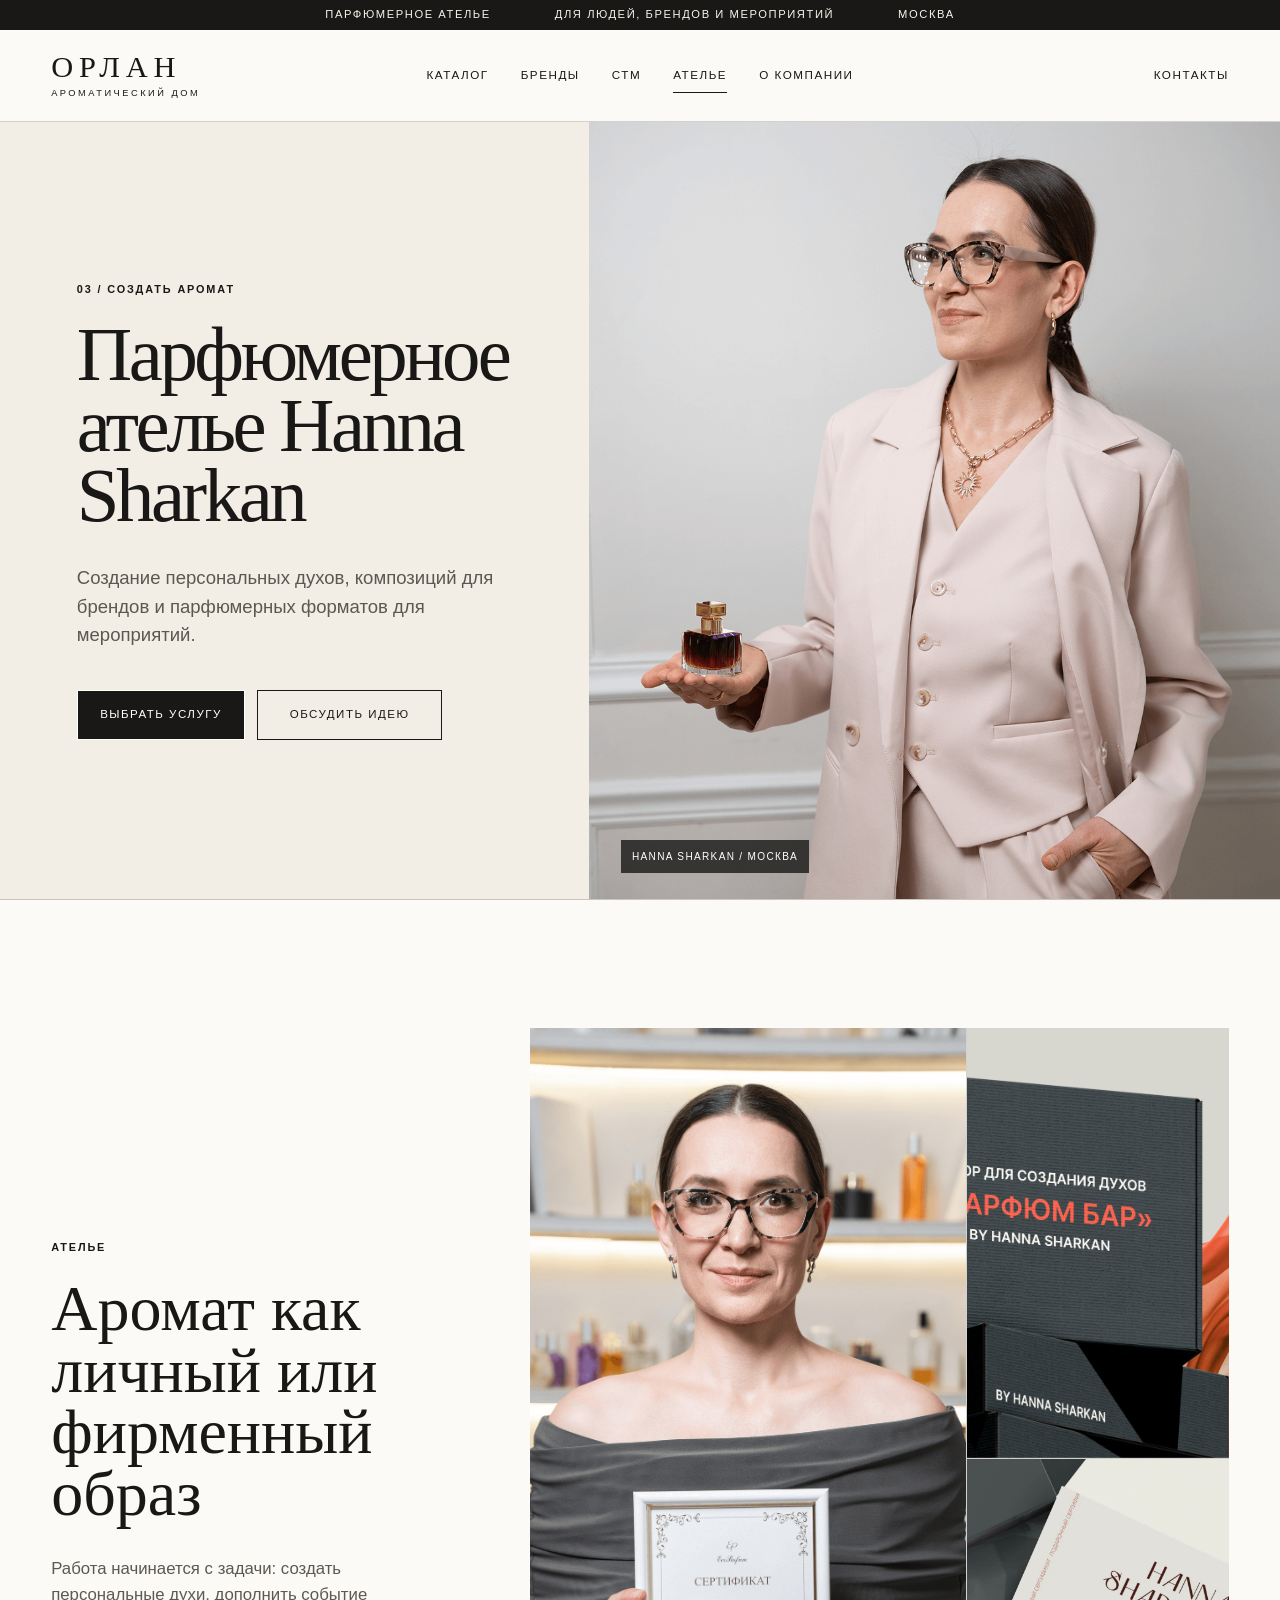
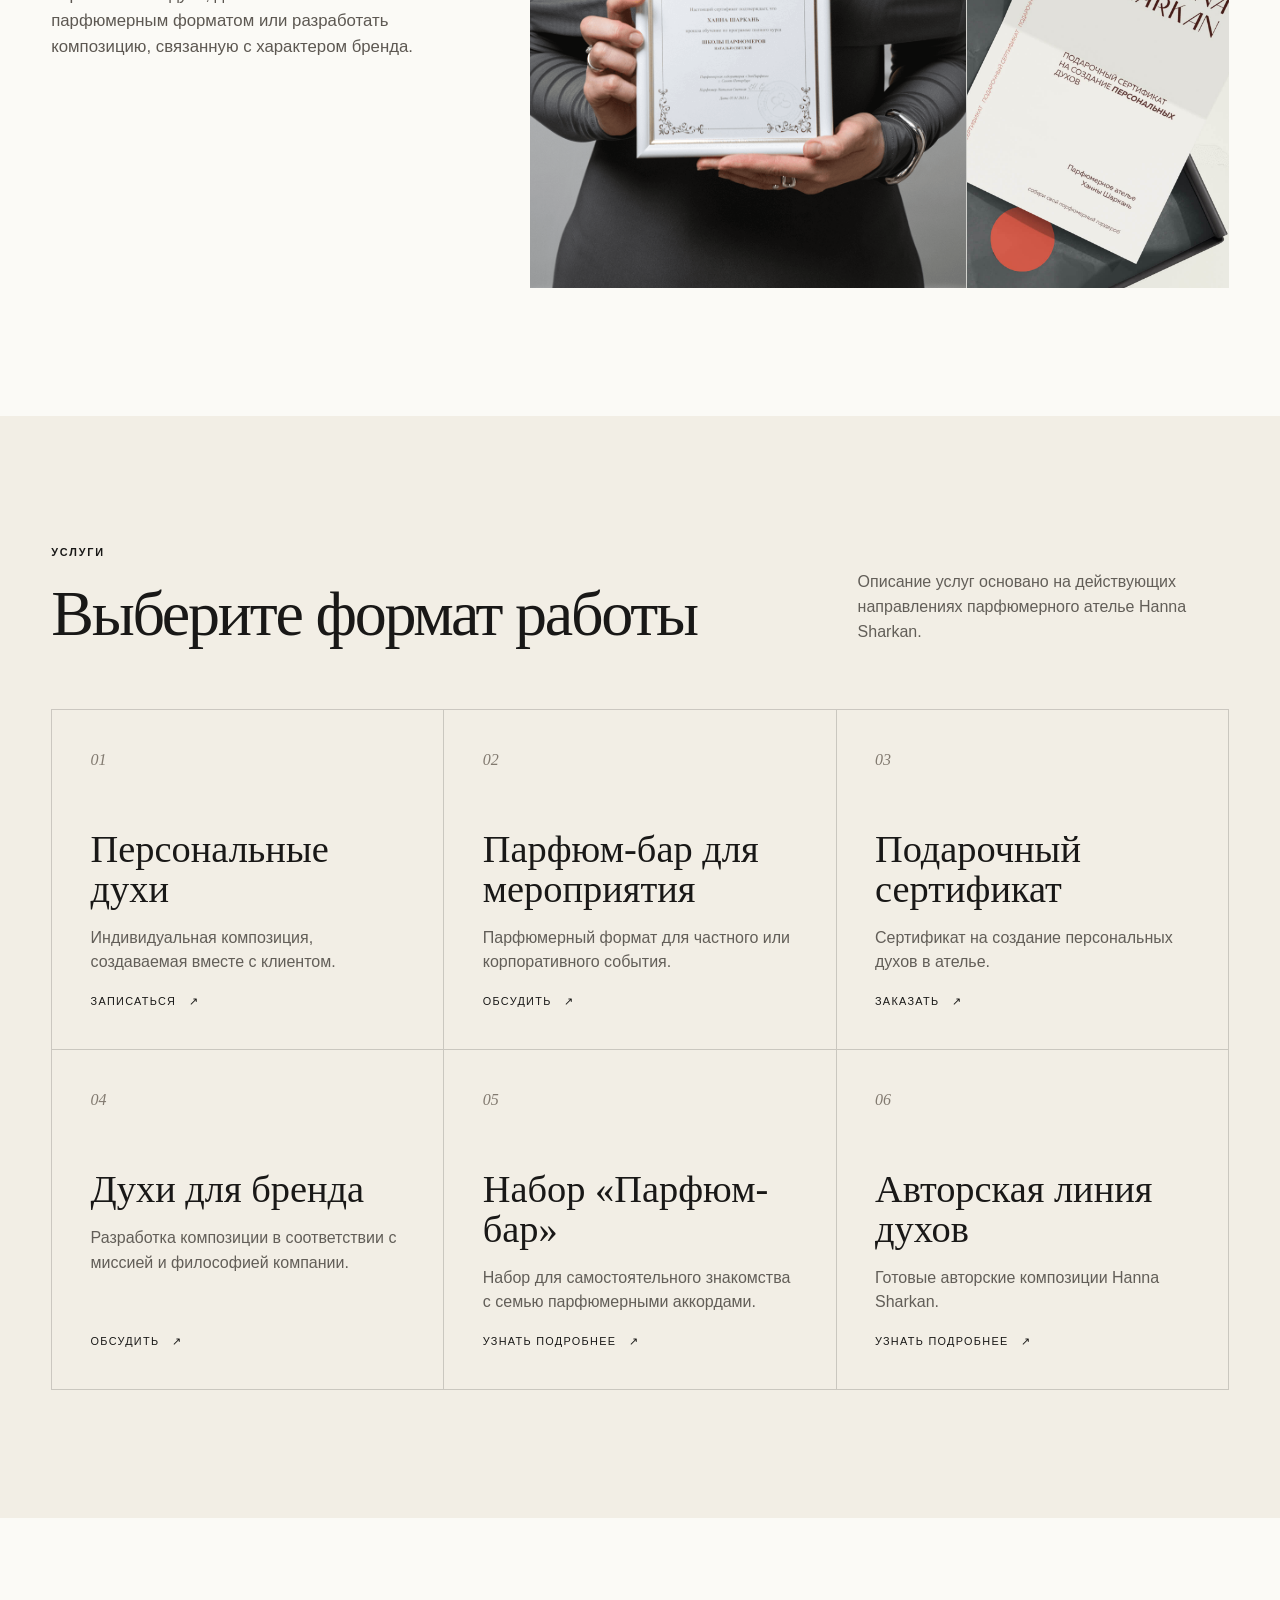
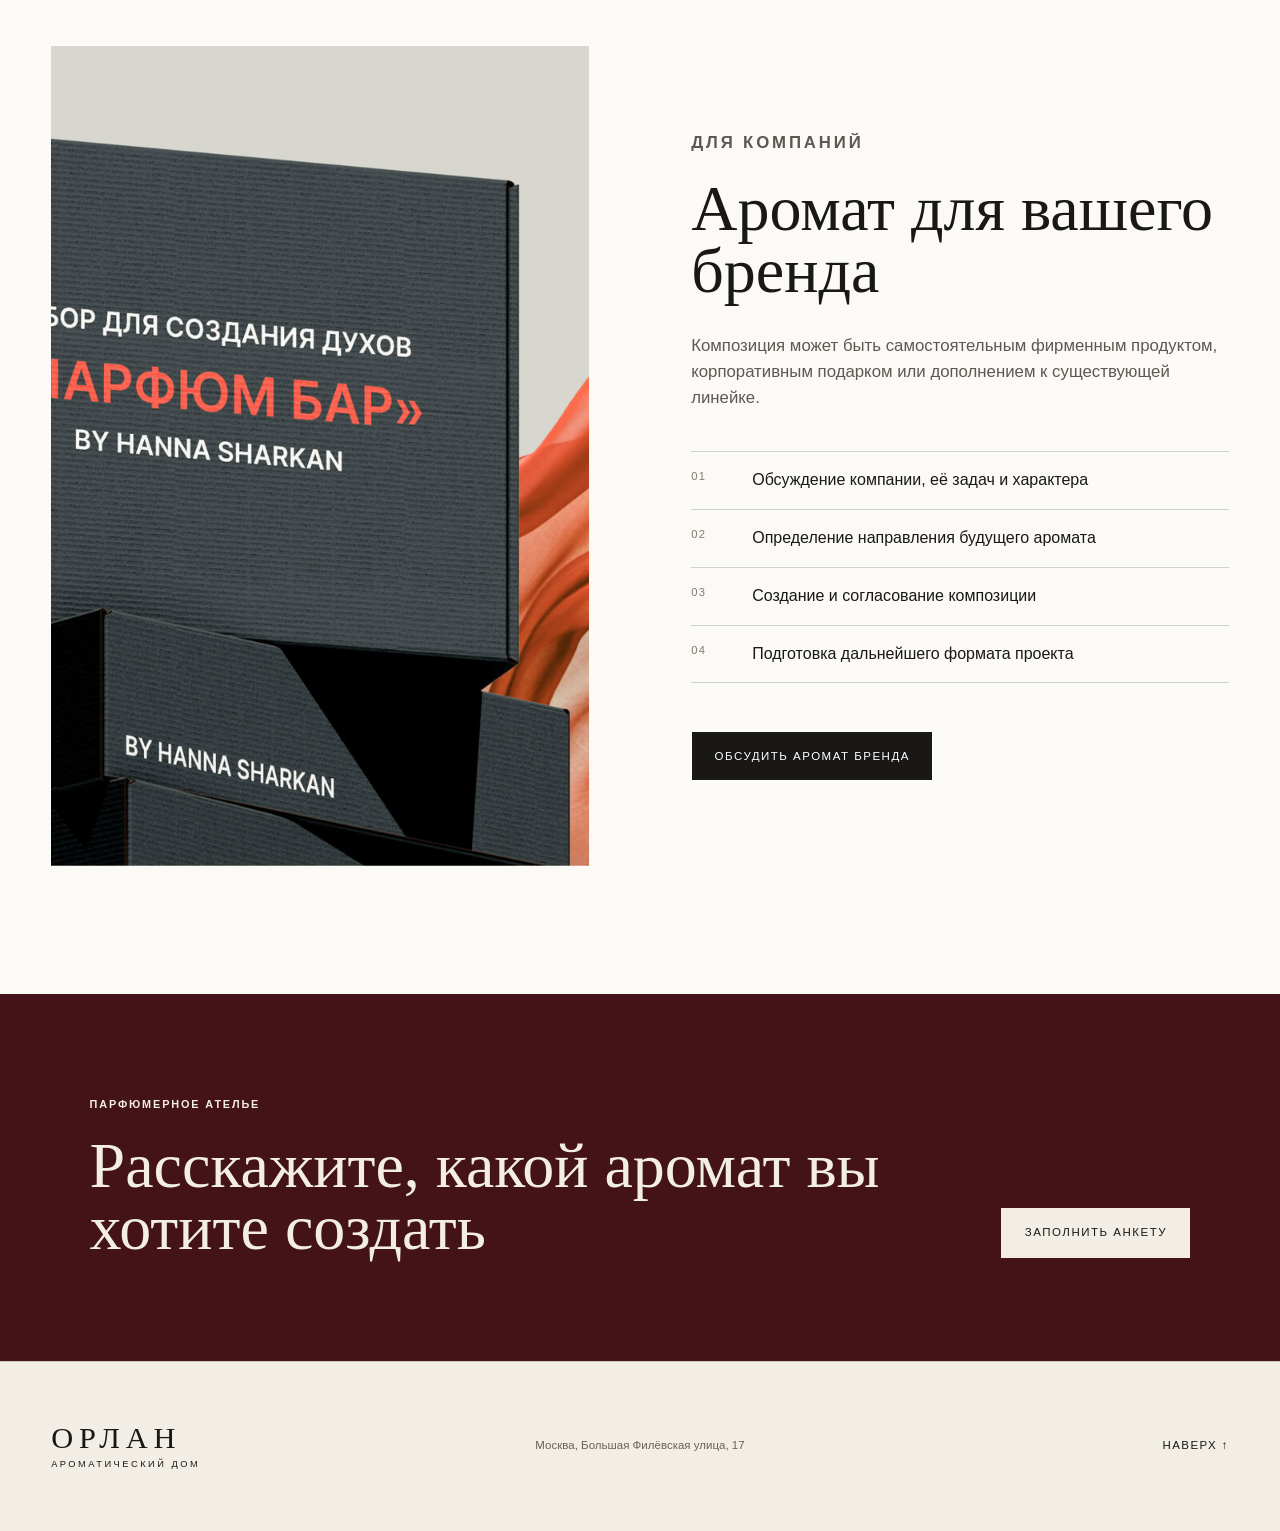
==== fragrance.html @ 024ee23d "Add three service and catalog pages" ====
<!doctype html>
<html lang="ru">
<head>
  <meta charset="utf-8">
  <meta name="viewport" content="width=device-width, initial-scale=1">
  <title>Создание персональных духов и аромата для бренда | Hanna Sharkan</title>
  <meta name="description" content="Парфюмерное ателье Hanna Sharkan: персональные духи, аромат для бренда, парфюм-бар, подарочный сертификат и набор для создания духов.">
  <meta name="theme-color" content="#191817">
  <link rel="canonical" href="https://pizko.github.io/aroma/fragrance.html">
  <link rel="icon" type="image/svg+xml" href="data:image/svg+xml,%3Csvg xmlns='http://www.w3.org/2000/svg' viewBox='0 0 64 64'%3E%3Crect width='64' height='64' fill='%23431319'/%3E%3Cpath d='M16 13h32v38H16z' fill='none' stroke='%23f2eee5' stroke-width='2'/%3E%3Ccircle cx='32' cy='32' r='9' fill='none' stroke='%23bda478' stroke-width='2'/%3E%3C/svg%3E">
  <script>document.documentElement.classList.add('has-js');</script>
  <link rel="stylesheet" href="styles.css">
  <script type="application/ld+json">
  {
    "@context":"https://schema.org",
    "@type":"Service",
    "name":"Создание индивидуальных ароматов",
    "url":"https://pizko.github.io/aroma/fragrance.html",
    "serviceType":"Персональные духи и ароматы для брендов",
    "provider":{"@type":"Organization","name":"Парфюмерное ателье Hanna Sharkan","telephone":"+7-965-187-91-94","email":"duhi@byhanna.ru","address":{"@type":"PostalAddress","streetAddress":"Большая Филёвская улица, 17","addressLocality":"Москва","addressCountry":"RU"}},
    "areaServed":"Москва"
  }
  </script>
</head>
<body class="inner-page" data-inquiry-recipient="duhi@byhanna.ru">
  <a class="skip-link" href="#main">Перейти к содержанию</a>
  <div class="announcement"><span>Парфюмерное ателье</span><span>Для людей, брендов и мероприятий</span><span>Москва</span></div>

  <header class="site-header" id="top">
    <a class="wordmark" href="index.html" aria-label="Орлан, на главную"><span>ОРЛАН</span><small>ароматический дом</small></a>
    <button class="menu-button" type="button" aria-expanded="false" aria-controls="main-menu"><span></span><span></span><b>Меню</b></button>
    <nav class="main-nav" id="main-menu" aria-label="Основная навигация"><a href="wholesale.html">Каталог</a><a href="index.html#brands">Бренды</a><a href="private-label.html">СТМ</a><a href="fragrance.html" aria-current="page">Ателье</a><a href="index.html#about">О компании</a></nav>
    <a class="header-contact" href="#request">Контакты</a>
  </header>

  <main id="main">
    <section class="page-hero fragrance-page-hero" aria-labelledby="page-title">
      <div class="page-hero-copy reveal reveal-left">
        <p class="eyebrow">03 / Создать аромат</p>
        <h1 id="page-title">Парфюмерное ателье Hanna Sharkan</h1>
        <p class="page-lead">Создание персональных духов, композиций для брендов и парфюмерных форматов для мероприятий.</p>
        <div class="page-actions"><a class="button button-dark" href="#services">Выбрать услугу</a><button class="button button-plain" type="button" data-open-inquiry data-interest="Консультация парфюмерного ателье">Обсудить идею</button></div>
      </div>
      <div class="page-hero-media page-hero-media-fragrance reveal">
        <figure class="page-photo page-photo-portrait"><img src="assets/hanna-2.png" alt="Парфюмер Ханна Шаркань с флаконом авторского аромата"></figure>
        <span>Hanna Sharkan / Москва</span>
      </div>
    </section>

    <section class="fragrance-story section" aria-labelledby="story-title">
      <div class="fragrance-story-copy reveal reveal-left"><p class="eyebrow">Ателье</p><h2 id="story-title">Аромат как личный или фирменный образ</h2><p>Работа начинается с задачи: создать персональные духи, дополнить событие парфюмерным форматом или разработать композицию, связанную с характером бренда.</p></div>
      <div class="fragrance-collage reveal">
        <figure class="collage-main"><img src="assets/hanna-1.png" alt="Работа в парфюмерном ателье Hanna Sharkan"></figure>
        <figure><img src="assets/hanna-3.jpg" alt="Набор для создания духов Парфюм-бар"></figure>
        <figure><img src="assets/hanna-4.jpg" alt="Подарочный сертификат парфюмерного ателье"></figure>
      </div>
    </section>

    <section class="section service-section" id="services" aria-labelledby="services-title">
      <div class="section-heading reveal"><div><p class="eyebrow">Услуги</p><h2 id="services-title">Выберите формат работы</h2></div><p>Описание услуг основано на действующих направлениях парфюмерного ателье Hanna Sharkan.</p></div>
      <div class="service-grid">
        <article class="service-card reveal"><span>01</span><h3>Персональные духи</h3><p>Индивидуальная композиция, создаваемая вместе с клиентом.</p><button type="button" data-open-inquiry data-interest="Создание персональных духов">Записаться <b>↗</b></button></article>
        <article class="service-card reveal"><span>02</span><h3>Парфюм-бар для мероприятия</h3><p>Парфюмерный формат для частного или корпоративного события.</p><button type="button" data-open-inquiry data-interest="Парфюм-бар для мероприятия">Обсудить <b>↗</b></button></article>
        <article class="service-card reveal"><span>03</span><h3>Подарочный сертификат</h3><p>Сертификат на создание персональных духов в ателье.</p><button type="button" data-open-inquiry data-interest="Подарочный сертификат на создание духов">Заказать <b>↗</b></button></article>
        <article class="service-card reveal"><span>04</span><h3>Духи для бренда</h3><p>Разработка композиции в соответствии с миссией и философией компании.</p><button type="button" data-open-inquiry data-interest="Разработка духов для бренда">Обсудить <b>↗</b></button></article>
        <article class="service-card reveal"><span>05</span><h3>Набор «Парфюм-бар»</h3><p>Набор для самостоятельного знакомства с семью парфюмерными аккордами.</p><button type="button" data-open-inquiry data-interest="Набор Парфюм-бар">Узнать подробнее <b>↗</b></button></article>
        <article class="service-card reveal"><span>06</span><h3>Авторская линия духов</h3><p>Готовые авторские композиции Hanna Sharkan.</p><button type="button" data-open-inquiry data-interest="Авторская линия духов Hanna Sharkan">Узнать подробнее <b>↗</b></button></article>
      </div>
    </section>

    <section class="brand-fragrance section" aria-labelledby="brand-title">
      <div class="brand-fragrance-media reveal reveal-left"><img src="assets/hanna-3.jpg" alt="Парфюмерные материалы для создания композиции"></div>
      <div class="brand-fragrance-copy reveal"><p class="eyebrow">Для компаний</p><h2 id="brand-title">Аромат для вашего бренда</h2><p>Композиция может быть самостоятельным фирменным продуктом, корпоративным подарком или дополнением к существующей линейке.</p><ol><li><span>01</span>Обсуждение компании, её задач и характера</li><li><span>02</span>Определение направления будущего аромата</li><li><span>03</span>Создание и согласование композиции</li><li><span>04</span>Подготовка дальнейшего формата проекта</li></ol><button class="button button-dark" type="button" data-open-inquiry data-interest="Аромат для бренда">Обсудить аромат бренда</button></div>
    </section>

    <section class="request-band" id="request" aria-labelledby="request-title">
      <div><p class="eyebrow">Парфюмерное ателье</p><h2 id="request-title">Расскажите, какой аромат вы хотите создать</h2></div>
      <button class="button button-light" type="button" data-open-inquiry data-interest="Создание аромата">Заполнить анкету</button>
    </section>
  </main>

  <footer class="site-footer"><a class="wordmark wordmark-footer" href="index.html"><span>ОРЛАН</span><small>ароматический дом</small></a><p>Москва, Большая Филёвская улица, 17</p><a href="#top">Наверх ↑</a></footer>
  <script src="app.js"></script>
</body>
</html>
---- styles.css ----
:root {
  --ink: #191817;
  --ink-soft: #3b3936;
  --ivory: #f2eee5;
  --paper: #fbfaf6;
  --wine: #431319;
  --wine-deep: #2a0c10;
  --brass: #bda478;
  --line: rgba(25, 24, 23, 0.18);
  --serif: "Iowan Old Style", "Baskerville", "Times New Roman", serif;
  --sans: -apple-system, BlinkMacSystemFont, "Segoe UI", Arial, sans-serif;
}

* { box-sizing: border-box; }
html { scroll-behavior: smooth; }
body {
  margin: 0;
  overflow-x: hidden;
  color: var(--ink);
  background: var(--paper);
  font-family: var(--sans);
  font-size: 16px;
  line-height: 1.55;
  -webkit-font-smoothing: antialiased;
}
img { display: block; max-width: 100%; }
a { color: inherit; }
button { font: inherit; }

.has-js .reveal {
  opacity: 0;
  transform: translate3d(0, 30px, 0);
  transition:
    opacity .9s cubic-bezier(.22, 1, .36, 1),
    transform .9s cubic-bezier(.22, 1, .36, 1);
  transition-delay: var(--reveal-delay, 0ms);
}
.has-js .reveal.reveal-left { transform: translate3d(-28px, 0, 0); }
.has-js .reveal.is-visible {
  opacity: 1;
  transform: translate3d(0, 0, 0);
}
.product-card:nth-child(2),
.brand-card:nth-child(2),
.process-list li:nth-child(2),
.contact-grid article:nth-child(2) { --reveal-delay: 90ms; }
.product-card:nth-child(3),
.brand-card:nth-child(3),
.process-list li:nth-child(3) { --reveal-delay: 180ms; }
.product-card:nth-child(5),
.process-list li:nth-child(4) { --reveal-delay: 90ms; }
.product-card:nth-child(6) { --reveal-delay: 180ms; }
.production-options article:nth-child(2) { --reveal-delay: 110ms; }

.skip-link {
  position: fixed;
  left: 1rem;
  top: -5rem;
  z-index: 100;
  padding: .75rem 1rem;
  color: #fff;
  background: var(--wine);
}
.skip-link:focus { top: 1rem; }

.announcement {
  min-height: 30px;
  display: flex;
  justify-content: center;
  align-items: center;
  gap: 4rem;
  padding: .35rem 2rem;
  color: #f7f3eb;
  background: var(--ink);
  font-size: .7rem;
  letter-spacing: .14em;
  text-transform: uppercase;
}

.site-header {
  position: sticky;
  top: 0;
  z-index: 50;
  min-height: 92px;
  display: grid;
  grid-template-columns: minmax(180px, 1fr) auto minmax(180px, 1fr);
  align-items: center;
  padding: 0 4vw;
  background: rgba(251, 250, 246, .94);
  border-bottom: 1px solid var(--line);
  backdrop-filter: blur(14px);
}
.wordmark {
  width: max-content;
  display: flex;
  flex-direction: column;
  text-decoration: none;
  line-height: 1;
}
.wordmark span {
  font-family: var(--serif);
  font-size: 1.9rem;
  letter-spacing: .19em;
}
.wordmark small {
  margin-top: .4rem;
  font-size: .58rem;
  letter-spacing: .27em;
  text-transform: uppercase;
}
.main-nav { display: flex; gap: clamp(1rem, 2.5vw, 2.5rem); }
.main-nav a,
.header-contact {
  position: relative;
  padding: .5rem 0;
  font-size: .73rem;
  letter-spacing: .13em;
  text-decoration: none;
  text-transform: uppercase;
}
.main-nav a::after,
.header-contact::after {
  position: absolute;
  left: 0;
  right: 100%;
  bottom: 0;
  height: 1px;
  content: "";
  background: currentColor;
  transition: right .25s ease;
}
.main-nav a:hover::after,
.main-nav a:focus-visible::after,
.header-contact:hover::after,
.header-contact:focus-visible::after { right: 0; }
.main-nav a[data-hero-nav] { transition: color .35s ease; }
.main-nav a[data-hero-nav="wholesale"]:hover,
.main-nav a[data-hero-nav="wholesale"]:focus-visible { color: #7a1825; }
.main-nav a[data-hero-nav="private-label"]:hover,
.main-nav a[data-hero-nav="private-label"]:focus-visible { color: #17634d; }
.main-nav a[data-hero-nav="fragrance"]:hover,
.main-nav a[data-hero-nav="fragrance"]:focus-visible { color: #315f91; }
.header-contact { justify-self: end; }
.menu-button { display: none; }

.hero {
  --hero-copy-bg: #f2eee5;
  --hero-accent: #7a1825;
  --hero-ink: #351116;
  --hero-muted: #67565a;
  height: calc(100svh - 122px);
  min-height: 0;
  display: grid;
  grid-template-columns: 48% 52%;
  border-bottom: 1px solid var(--line);
  background: var(--hero-copy-bg);
  transition: background-color .7s cubic-bezier(.22, 1, .36, 1);
}
.hero[data-hero-scene="private-label"] {
  --hero-copy-bg: #e1ebe5;
  --hero-accent: #17634d;
  --hero-ink: #113b30;
  --hero-muted: #49645b;
}
.hero[data-hero-scene="fragrance"] {
  --hero-copy-bg: #e3e9f0;
  --hero-accent: #315f91;
  --hero-ink: #183655;
  --hero-muted: #4d6278;
}
.hero-copy {
  min-width: 0;
  min-height: 0;
  display: flex;
  flex-direction: column;
  justify-content: center;
  padding: clamp(1.5rem, 5.5vh, 5rem) clamp(2rem, 6vw, 7rem);
  color: var(--hero-ink);
  background: var(--hero-copy-bg);
  transition: color .7s cubic-bezier(.22, 1, .36, 1), background-color .7s cubic-bezier(.22, 1, .36, 1);
}
.has-js .hero-copy > * {
  animation: opening-rise .95s cubic-bezier(.22, 1, .36, 1) both;
}
.has-js .hero-copy > :nth-child(2) { animation-delay: 70ms; }
.has-js .hero-copy > :nth-child(3) { animation-delay: 140ms; }
.has-js .hero-copy > :nth-child(4) { animation-delay: 210ms; }
.has-js .hero-copy > :nth-child(5) { animation-delay: 280ms; }
.eyebrow {
  margin: 0 0 1.4rem;
  font-size: .68rem;
  font-weight: 600;
  letter-spacing: .17em;
  text-transform: uppercase;
}
h1, h2, h3, p { margin-top: 0; }
h1, h2, h3 { font-family: var(--serif); font-weight: 400; }
h1 {
  max-width: 760px;
  margin-bottom: clamp(.65rem, 2.2vh, 1.7rem);
  font-size: clamp(2.55rem, min(5.2vw, 8.4vh), 6.2rem);
  line-height: .92;
  letter-spacing: -.045em;
}
.hero-intro {
  max-width: 610px;
  margin-bottom: clamp(.35rem, 1.7vh, 1.2rem);
  color: var(--hero-muted);
  font-size: clamp(1rem, 1.35vw, 1.2rem);
  transition: color .7s ease;
}
.button {
  min-height: 50px;
  display: inline-flex;
  align-items: center;
  justify-content: center;
  padding: .9rem 1.4rem;
  border: 1px solid currentColor;
  font-size: .72rem;
  letter-spacing: .13em;
  text-decoration: none;
  text-transform: uppercase;
  transition: color .25s ease, background .25s ease;
}
.button-dark { color: #fff; background: var(--ink); }
.button-dark:hover, .button-dark:focus-visible { color: var(--ink); background: transparent; }
.button-light { color: var(--ink); background: var(--ivory); border-color: var(--ivory); }
.button-light:hover, .button-light:focus-visible { color: var(--ivory); background: transparent; }
.direction-list { margin-top: clamp(.5rem, 2.2vh, 1.4rem); border-top: 1px solid color-mix(in srgb, var(--hero-ink) 20%, transparent); }
.direction-link {
  --direction-color: var(--hero-accent);
  position: relative;
  display: grid;
  grid-template-columns: 42px minmax(0, 1fr) 24px;
  gap: 1rem;
  align-items: center;
  min-height: clamp(62px, 10.5vh, 92px);
  padding: clamp(.55rem, 1.5vh, 1.15rem) .25rem;
  border-bottom: 1px solid color-mix(in srgb, var(--hero-ink) 20%, transparent);
  text-decoration: none;
  transition: color .45s ease, background-color .45s ease, padding .45s cubic-bezier(.22, 1, .36, 1), opacity .45s ease;
}
.direction-link[data-hero-target="wholesale"] { --direction-color: #7a1825; }
.direction-link[data-hero-target="private-label"] { --direction-color: #17634d; }
.direction-link[data-hero-target="fragrance"] { --direction-color: #315f91; }
.direction-link::before {
  position: absolute;
  inset: 0 auto 0 -1.3rem;
  width: 2px;
  content: "";
  background: var(--direction-color);
  transform: scaleY(0);
  transform-origin: center;
  transition: transform .45s cubic-bezier(.22, 1, .36, 1), background-color .7s ease;
}
.direction-list:has(.direction-link.is-active) .direction-link:not(.is-active) { opacity: .52; }
.direction-link:hover,
.direction-link:focus-visible,
.direction-link.is-active {
  color: var(--direction-color);
  background: color-mix(in srgb, var(--direction-color) 7%, transparent);
}
.direction-link.is-active { padding-left: .65rem; }
.direction-link.is-active::before { transform: scaleY(1); }
.direction-index { color: currentColor; opacity: .72; font-family: var(--serif); font-size: .8rem; font-style: italic; }
.direction-copy { display: flex; flex-direction: column; min-width: 0; }
.direction-copy strong { font-family: var(--serif); font-size: clamp(1.35rem, 2vw, 1.85rem); font-weight: 400; line-height: 1.08; }
.direction-copy small { margin-top: .35rem; color: currentColor; opacity: .76; font-size: .78rem; line-height: 1.35; }
.direction-arrow { justify-self: end; font-size: 1.05rem; transition: transform .35s ease; }
.direction-link.is-active .direction-arrow { transform: translate(.2rem, -.2rem); }

.hero-stage {
  position: relative;
  min-width: 0;
  min-height: 0;
  overflow: hidden;
  color: #f9f4eb;
  background: var(--wine-deep);
  isolation: isolate;
}
.stage-scene {
  position: absolute;
  inset: 0;
  overflow: hidden;
  opacity: 0;
  pointer-events: none;
  transform: scale(1.025);
  transition: opacity .75s cubic-bezier(.22, 1, .36, 1), transform 1.1s cubic-bezier(.22, 1, .36, 1);
}
.stage-scene.is-active { z-index: 2; opacity: 1; transform: scale(1); }
.stage-scene::before,
.stage-scene::after {
  position: absolute;
  content: "";
  border-radius: 50%;
  pointer-events: none;
}
.stage-wholesale { background: #4a131a; }
.stage-wholesale::before { width: 48vw; height: 48vw; right: -16vw; top: -20vw; border: 1px solid rgba(255,255,255,.18); }
.stage-wholesale::after { width: 36vw; height: 36vw; left: -14vw; bottom: -19vw; border: 1px solid rgba(255,255,255,.15); }
.stage-private { background: #123b30; }
.stage-private::before { width: 52vw; height: 52vw; left: 4vw; top: -29vw; background: radial-gradient(circle, rgba(202,165,102,.34), rgba(202,165,102,0) 66%); }
.stage-private::after { width: 34vw; height: 34vw; right: -12vw; bottom: -17vw; border: 1px solid rgba(212,190,150,.28); }
.stage-fragrance { background: #294968; }
.stage-fragrance::before { inset: 0; width: auto; height: auto; border-radius: 0; background: linear-gradient(90deg, rgba(35,17,20,.58), rgba(35,17,20,.08) 56%, rgba(35,17,20,.18)); z-index: 1; }
.stage-fragrance::after { width: 42vw; height: 42vw; right: -16vw; top: -15vw; border: 1px solid rgba(255,255,255,.38); z-index: 1; }
.stage-number {
  position: absolute;
  top: 2.5rem;
  left: 3rem;
  z-index: 4;
  margin: 0;
  font-family: var(--serif);
  font-style: italic;
  font-size: .8rem;
  letter-spacing: .1em;
}
.stage-card {
  position: absolute;
  width: min(35vw, 500px);
  right: clamp(2rem, 5vw, 5rem);
  top: 19%;
  padding: 1.1rem;
  background: rgba(246,241,231,.94);
  box-shadow: 0 45px 60px rgba(0,0,0,.35);
  transform: rotate(-3deg);
}
.stage-card img { width: 100%; }
.stage-product {
  position: absolute;
  object-fit: contain;
  filter: drop-shadow(0 34px 32px rgba(0,0,0,.4));
}
.stage-product-wholesale { width: min(16vw, 220px); left: clamp(1.4rem, 4.5vw, 4.5rem); bottom: 4%; }
.stage-package { position: absolute; width: min(40vw, 520px); left: clamp(1rem, 4vw, 4rem); bottom: -5%; filter: drop-shadow(0 42px 44px rgba(0,0,0,.45)); transform: rotate(-2deg); }
.stage-product-private { width: min(16vw, 215px); right: clamp(1.2rem, 4vw, 4rem); bottom: 8%; mix-blend-mode: screen; }
.stage-perfumer { width: 100%; height: 100%; object-fit: cover; object-position: 47% 22%; }
.stage-caption {
  position: absolute;
  right: 2.5rem;
  top: 2.4rem;
  z-index: 4;
  margin: 0;
  text-align: right;
  font-size: .68rem;
  letter-spacing: .12em;
  text-transform: uppercase;
}

.section { padding: clamp(5rem, 10vw, 10rem) 4vw; }
.section-heading {
  display: grid;
  grid-template-columns: minmax(0, 2fr) minmax(280px, 1fr);
  gap: 4rem;
  align-items: end;
  margin-bottom: 4rem;
}
.section-heading h2,
.private-intro h2,
.atelier-copy h2,
.about-title h2,
.contacts-heading h2 {
  max-width: 900px;
  margin-bottom: 0;
  font-size: clamp(2.6rem, 5vw, 5.6rem);
  line-height: .96;
  letter-spacing: -.035em;
}
.section-heading > p { max-width: 460px; margin: 0; color: #625e58; }

.filters {
  display: flex;
  gap: .6rem;
  margin-bottom: 2rem;
  flex-wrap: wrap;
}
.filter {
  padding: .72rem 1.1rem;
  color: var(--ink);
  background: transparent;
  border: 1px solid var(--line);
  cursor: pointer;
  font-size: .7rem;
  letter-spacing: .12em;
  text-transform: uppercase;
}
.filter:hover, .filter:focus-visible, .filter.is-active { color: #fff; background: var(--ink); }

.product-grid {
  display: grid;
  grid-template-columns: repeat(3, minmax(0, 1fr));
  gap: 1px;
  background: var(--line);
  border: 1px solid var(--line);
}
.product-card { min-width: 0; background: var(--paper); transition: opacity .2s ease; }
.product-card[hidden] { display: none; }
.product-visual {
  height: clamp(320px, 37vw, 570px);
  display: grid;
  place-items: center;
  overflow: hidden;
}
.product-visual img {
  width: 76%;
  height: 76%;
  object-fit: contain;
  transition: transform .45s cubic-bezier(.2,.7,.2,1);
  mix-blend-mode: multiply;
}
.product-card:hover .product-visual img { transform: scale(1.035); }
.product-card-featured .product-visual img { width: 72%; height: 72%; }
.product-visual.burgundy { background: #6b2029; }
.product-visual.burgundy img { mix-blend-mode: normal; filter: drop-shadow(0 28px 22px rgba(0,0,0,.24)); }
.product-visual.ivory { background: #ede9df; }
.product-visual.amber { background: #d9c3a2; }
.product-visual.sand { background: #c7b29b; }
.product-visual.smoke { background: #dfddd5; }
.product-visual.sand img { width: 100%; height: 100%; object-fit: cover; object-position: center 68%; mix-blend-mode: normal; }
.product-meta {
  min-height: 112px;
  display: flex;
  justify-content: space-between;
  gap: 1rem;
  padding: 1.3rem 1.45rem;
  border-top: 1px solid var(--line);
}
.product-meta p { margin-bottom: .35rem; color: #716b64; font-size: .65rem; letter-spacing: .12em; text-transform: uppercase; }
.product-meta h3 { margin-bottom: 0; font-size: 1.45rem; }
.product-meta > span { color: #837d74; font-family: var(--serif); font-style: italic; }
.list-visual { align-content: center; justify-items: stretch; padding: 2rem 3rem; background: var(--ink); }
.list-visual p { width: 100%; margin: 0; padding: 1.2rem 0; color: var(--ivory); border-bottom: 1px solid rgba(255,255,255,.2); font-family: var(--serif); font-size: clamp(1.3rem, 2.2vw, 2rem); }

.brands { color: var(--ivory); background: var(--ink); }
.section-heading-light > p { color: #b9b3a9; }
.brand-grid { display: grid; grid-template-columns: repeat(3, 1fr); gap: 1px; background: rgba(255,255,255,.19); }
.brand-card { padding: 1.2rem 1.2rem 2.2rem; background: var(--ink); }
.brand-image { height: 42vw; max-height: 590px; overflow: hidden; background: #ebe7dc; }
.brand-image img { width: 100%; height: 100%; object-fit: contain; transition: transform .55s ease; }
.brand-card:hover .brand-image img { transform: scale(1.025); }
.brand-whispy .brand-image { background: #54161d; }
.brand-whispy .brand-image img { padding: 6%; filter: drop-shadow(0 24px 30px rgba(0,0,0,.3)); }
.brand-hanna .brand-image img { object-fit: cover; object-position: 50% 25%; }
.brand-index { margin: 1.6rem 0 .5rem; color: var(--brass); font-size: .63rem; letter-spacing: .13em; text-transform: uppercase; }
.brand-card h3 { margin-bottom: .7rem; font-size: clamp(2rem, 3vw, 3.2rem); }
.brand-card > p:not(.brand-index) { max-width: 430px; min-height: 3.2rem; color: #c7c1b7; }
.brand-card > a { display: inline-block; margin-top: .7rem; color: var(--ivory); font-size: .69rem; letter-spacing: .12em; text-decoration: none; text-transform: uppercase; }

.private-label {
  display: grid;
  grid-template-columns: .9fr 1.1fr;
  gap: clamp(4rem, 9vw, 10rem);
  padding: clamp(6rem, 10vw, 11rem) 7vw;
  color: var(--ivory);
  background: var(--wine);
}
.private-intro { align-self: start; min-width: 0; }
.private-intro > p:not(.eyebrow) { max-width: 610px; margin: 2rem 0 2.4rem; color: #d2c7be; font-size: 1.05rem; }
.process-list { margin: 0; padding: 0; list-style: none; border-top: 1px solid rgba(255,255,255,.24); }
.process-list li { display: grid; grid-template-columns: 60px 1fr; gap: 1rem; padding: 2rem 0; border-bottom: 1px solid rgba(255,255,255,.24); }
.process-list li > span { color: var(--brass); font-family: var(--serif); font-style: italic; }
.process-list h3 { margin-bottom: .5rem; font-size: 1.7rem; }
.process-list p { margin-bottom: 0; color: #d2c7be; }
.production-options { grid-column: 1 / -1; display: grid; grid-template-columns: 1fr 1fr; gap: 1px; margin-top: 1rem; background: rgba(255,255,255,.24); }
.production-options article { min-height: 260px; padding: clamp(2rem, 4vw, 4rem); background: var(--wine-deep); }
.production-options article > p:first-child { color: var(--brass); font-size: .65rem; letter-spacing: .14em; text-transform: uppercase; }
.production-options h3 { margin: 2.5rem 0 .8rem; font-size: 2.4rem; }
.production-options article > p:last-child { max-width: 570px; margin: 0; color: #cfc5bc; }

.atelier { display: grid; grid-template-columns: .95fr 1.05fr; gap: clamp(3rem, 8vw, 9rem); align-items: center; background: var(--ivory); }
.atelier-image { position: relative; height: min(77vw, 850px); overflow: hidden; background: #ddd7cb; }
.atelier-image img { width: 100%; height: 100%; object-fit: cover; object-position: 50% 12%; }
.atelier-image span { position: absolute; left: 1.5rem; bottom: 1.5rem; padding: .7rem 1rem; color: #fff; background: rgba(25,24,23,.84); font-size: .64rem; letter-spacing: .12em; text-transform: uppercase; }
.atelier-copy .lead { max-width: 620px; margin: 2rem 0 3rem; color: #514d48; font-size: 1.08rem; }
.atelier-services { border-top: 1px solid var(--line); }
.atelier-services a { display: grid; grid-template-columns: 55px 1fr; gap: 1rem; padding: 1.35rem 0; border-bottom: 1px solid var(--line); font-family: var(--serif); font-size: 1.45rem; text-decoration: none; }
.atelier-services span { color: #877d70; font-family: var(--sans); font-size: .65rem; letter-spacing: .12em; }
.atelier-services a:hover { padding-left: .6rem; }

.about { display: grid; grid-template-columns: 1fr 1fr; gap: clamp(3rem, 9vw, 10rem); border-top: 1px solid var(--line); }
.about-copy { padding-top: 2.5rem; }
.about-copy p { max-width: 720px; font-family: var(--serif); font-size: clamp(1.25rem, 2vw, 1.8rem); line-height: 1.45; }
.about-copy p + p { margin-top: 2rem; color: #625d56; font-family: var(--sans); font-size: 1rem; }

.contacts { padding: clamp(5rem, 9vw, 9rem) 7vw; color: var(--ivory); background: var(--ink); }
.contacts-heading { display: grid; grid-template-columns: 1.3fr .7fr; gap: 3rem; align-items: end; }
.contacts-heading .eyebrow { grid-column: 1 / -1; }
.contacts-heading > p:last-child { color: #bcb5ab; }
.contact-grid { display: grid; grid-template-columns: 1fr 1fr; gap: 1px; margin-top: 4rem; background: rgba(255,255,255,.17); }
.contact-grid article { min-height: 250px; display: flex; flex-direction: column; align-items: flex-start; padding: clamp(2rem, 4vw, 4rem); background: var(--ink); }
.contact-grid article > p { color: var(--brass); font-size: .67rem; letter-spacing: .14em; text-transform: uppercase; }
.contact-grid address { max-width: 470px; margin: 2rem 0; font-family: var(--serif); font-size: clamp(1.5rem, 2.6vw, 2.5rem); font-style: normal; line-height: 1.12; }
.contact-grid a { margin-top: .25rem; color: #d8d1c6; text-decoration: none; }
.contact-grid a:hover { color: #fff; }

.site-footer { min-height: 170px; display: grid; grid-template-columns: 1fr auto 1fr; align-items: center; gap: 2rem; padding: 2rem 4vw; background: var(--ivory); border-top: 1px solid var(--line); }
.site-footer p { margin: 0; color: #68635c; font-size: .72rem; }
.site-footer > a:last-child { justify-self: end; font-size: .72rem; letter-spacing: .12em; text-decoration: none; text-transform: uppercase; }

/* Inner pages */
.main-nav a[aria-current="page"]::after { right: 0; }
.inner-page { background: var(--paper); }
.inner-page .site-header { position: sticky; }
.button-plain { color: var(--ink); background: transparent; cursor: pointer; }
.button-plain:hover,
.button-plain:focus-visible { color: #fff; background: var(--ink); }

.page-hero {
  min-height: calc(100svh - 122px);
  display: grid;
  grid-template-columns: .92fr 1.08fr;
  background: var(--ivory);
  border-bottom: 1px solid var(--line);
}
.page-hero-copy {
  align-self: center;
  padding: clamp(4rem, 8vw, 8rem) clamp(2rem, 6vw, 7rem);
}
.page-hero-copy h1 {
  max-width: 850px;
  font-size: clamp(3.2rem, 6vw, 7rem);
}
.page-lead {
  max-width: 650px;
  margin: 2rem 0 0;
  color: #5c5751;
  font-size: clamp(1rem, 1.45vw, 1.25rem);
}
.page-actions { display: flex; flex-wrap: wrap; gap: .75rem; margin-top: 2.5rem; }
.page-actions button { min-width: 185px; }
.page-hero-media {
  position: relative;
  min-height: 640px;
  overflow: hidden;
  background: #e6e0d5;
  isolation: isolate;
}
.page-hero-media::before {
  position: absolute;
  inset: 8% 7%;
  content: "";
  border: 1px solid rgba(25,24,23,.2);
}
.page-hero-media > span {
  position: absolute;
  left: 2rem;
  bottom: 1.6rem;
  z-index: 5;
  padding: .55rem .7rem;
  color: #fff;
  background: rgba(25,24,23,.8);
  font-size: .63rem;
  letter-spacing: .13em;
  text-transform: uppercase;
}
.page-photo { position: absolute; margin: 0; overflow: hidden; }
.page-photo img { width: 100%; height: 100%; object-fit: contain; }
.page-photo-main {
  width: 70%;
  right: 7%;
  top: 12%;
  padding: 1rem;
  background: #f7f3eb;
  box-shadow: 0 35px 65px rgba(50,34,29,.18);
  transform: rotate(-2deg);
}
.page-photo-main img { object-fit: cover; }
.page-photo-product { width: 32%; height: 54%; left: 8%; bottom: 4%; z-index: 2; }
.page-hero-media-catalog { background: #d9d0c1; }
.page-hero-media-production { background: #d9ded7; }
.page-hero-media-production .page-photo-tall { width: 56%; height: 78%; left: 8%; top: 10%; }
.page-hero-media-production .page-photo-tall img { object-fit: contain; }
.page-hero-media-production .page-photo-product { left: auto; right: 6%; width: 38%; height: 58%; bottom: 5%; }
.page-hero-media-fragrance { background: #ddd7cb; }
.page-photo-portrait { inset: 0; }
.page-photo-portrait img { object-fit: cover; object-position: 50% 22%; }

.page-catalog { background: var(--paper); }
.store-grid .product-visual,
.format-grid .product-visual { height: clamp(300px, 32vw, 510px); }
.store-card-actions {
  min-height: 138px;
  display: flex;
  flex-direction: column;
  align-items: flex-start;
  padding: 0 1.45rem 1.5rem;
}
.store-card-actions p { flex: 1; color: #625e58; }
.store-card-actions button,
.format-card > button,
.service-card button,
.route-card button {
  display: inline-flex;
  align-items: center;
  gap: .8rem;
  padding: 0;
  color: var(--ink);
  background: transparent;
  border: 0;
  cursor: pointer;
  font-size: .68rem;
  letter-spacing: .12em;
  text-transform: uppercase;
}
.store-card-actions button:hover,
.store-card-actions button:focus-visible,
.format-card > button:hover,
.format-card > button:focus-visible,
.service-card button:hover,
.service-card button:focus-visible,
.route-card button:hover,
.route-card button:focus-visible { text-decoration: underline; text-underline-offset: .35rem; }

.order-steps { border-top: 1px solid var(--line); }
.numbered-grid {
  display: grid;
  grid-template-columns: repeat(3, 1fr);
  margin: 0;
  padding: 0;
  list-style: none;
  border-top: 1px solid var(--line);
  border-left: 1px solid var(--line);
}
.numbered-grid li { min-height: 260px; padding: clamp(1.7rem, 3vw, 3rem); border-right: 1px solid var(--line); border-bottom: 1px solid var(--line); }
.numbered-grid span,
.service-card > span { color: #827a70; font-family: var(--serif); font-style: italic; }
.numbered-grid h3 { margin: 4rem 0 .8rem; font-size: clamp(1.6rem, 2.5vw, 2.5rem); }
.numbered-grid p { max-width: 420px; margin: 0; color: #625e58; }

.request-band {
  display: grid;
  grid-template-columns: 1fr auto;
  gap: 3rem;
  align-items: end;
  padding: clamp(4rem, 8vw, 8rem) 7vw;
  color: var(--ivory);
  background: var(--wine);
}
.request-band h2 { max-width: 980px; margin: 0; font-size: clamp(2.7rem, 5vw, 5.8rem); line-height: .96; }

.formats-section { background: var(--paper); }
.format-card { position: relative; padding-bottom: 1.7rem; }
.format-card > button { margin: 0 1.45rem; }
.route-section { color: var(--ivory); background: var(--ink); }
.route-section .section-heading > p { color: #bdb6ac; }
.route-grid { display: grid; grid-template-columns: 1fr 1fr; gap: 1px; background: rgba(255,255,255,.18); }
.route-card { min-height: 560px; padding: clamp(2rem, 4vw, 4rem); background: var(--ink); }
.route-card > p:first-child { color: var(--brass); font-size: .66rem; letter-spacing: .14em; text-transform: uppercase; }
.route-card h3 { max-width: 700px; margin: 3rem 0 2rem; font-size: clamp(2.3rem, 4vw, 4.7rem); line-height: 1; }
.route-card ul { margin: 0 0 3rem; padding: 0; list-style: none; border-top: 1px solid rgba(255,255,255,.2); }
.route-card li { padding: 1rem 0; color: #cdc6bc; border-bottom: 1px solid rgba(255,255,255,.2); }
.route-card button { color: var(--ivory); }

.process-section { background: var(--ivory); }
.process-timeline { margin: 0; padding: 0; list-style: none; border-top: 1px solid var(--line); }
.process-timeline li { display: grid; grid-template-columns: 80px minmax(0, 1fr); gap: 2rem; padding: 2rem 0; border-bottom: 1px solid var(--line); }
.process-timeline li > span { color: #817a71; font-family: var(--serif); font-style: italic; }
.process-timeline h3 { margin-bottom: .35rem; font-size: clamp(1.55rem, 2.5vw, 2.5rem); }
.process-timeline p { max-width: 760px; margin: 0; color: #625e58; }

.fragrance-story { display: grid; grid-template-columns: .7fr 1.3fr; gap: clamp(3rem, 8vw, 8rem); align-items: center; background: var(--paper); }
.fragrance-story-copy h2,
.brand-fragrance-copy h2 { margin-bottom: 2rem; font-size: clamp(2.8rem, 5vw, 5.6rem); line-height: .96; }
.fragrance-story-copy > p:last-child,
.brand-fragrance-copy > p { color: #5d5852; font-size: 1.05rem; }
.fragrance-collage { height: min(68vw, 860px); display: grid; grid-template-columns: 1.25fr .75fr; grid-template-rows: 1fr 1fr; gap: 1px; background: var(--line); }
.fragrance-collage figure { margin: 0; overflow: hidden; background: #ded8ce; }
.fragrance-collage .collage-main { grid-row: 1 / 3; }
.fragrance-collage img { width: 100%; height: 100%; object-fit: cover; }
.fragrance-collage .collage-main img { object-position: 50% 10%; }
.fragrance-collage figure:nth-child(2) img { object-position: center; }
.service-section { background: var(--ivory); }
.service-grid { display: grid; grid-template-columns: repeat(3, 1fr); border-top: 1px solid var(--line); border-left: 1px solid var(--line); }
.service-card { min-height: 340px; display: flex; flex-direction: column; align-items: flex-start; padding: clamp(1.5rem, 3vw, 3rem); border-right: 1px solid var(--line); border-bottom: 1px solid var(--line); }
.service-card h3 { margin: 3.6rem 0 1rem; font-size: clamp(1.8rem, 3vw, 3rem); line-height: 1.03; }
.service-card p { flex: 1; color: #625e58; }
.service-card b { font-weight: 400; }
.brand-fragrance { display: grid; grid-template-columns: 1fr 1fr; gap: clamp(3rem, 8vw, 8rem); align-items: center; }
.brand-fragrance-media { height: min(70vw, 820px); overflow: hidden; background: #ded8ce; }
.brand-fragrance-media img { width: 100%; height: 100%; object-fit: cover; }
.brand-fragrance-copy ol { margin: 2.5rem 0 3rem; padding: 0; list-style: none; border-top: 1px solid var(--line); }
.brand-fragrance-copy li { display: grid; grid-template-columns: 45px 1fr; gap: 1rem; padding: 1rem 0; border-bottom: 1px solid var(--line); }
.brand-fragrance-copy li span { color: #827a70; font-size: .7rem; letter-spacing: .12em; }

.inquiry-dialog {
  width: min(760px, calc(100% - 2rem));
  max-height: calc(100svh - 2rem);
  padding: 0;
  color: var(--ink);
  background: var(--paper);
  border: 1px solid var(--line);
  border-radius: 0;
}
.inquiry-dialog::backdrop { background: rgba(25,24,23,.76); backdrop-filter: blur(6px); }
.inquiry-shell { position: relative; padding: clamp(1.5rem, 5vw, 4rem); }
.inquiry-close { position: absolute; top: 1rem; right: 1rem; width: 42px; height: 42px; background: transparent; border: 1px solid var(--line); cursor: pointer; font-size: 1.3rem; }
.inquiry-shell h2 { max-width: 600px; margin-bottom: .8rem; font-size: clamp(2.3rem, 5vw, 4.8rem); line-height: .96; }
.inquiry-shell > p { color: #625e58; }
.inquiry-form { display: grid; grid-template-columns: 1fr 1fr; gap: 1rem; margin-top: 2rem; }
.inquiry-form label { display: flex; flex-direction: column; gap: .45rem; font-size: .68rem; letter-spacing: .11em; text-transform: uppercase; }
.inquiry-form .field-wide { grid-column: 1 / -1; }
.inquiry-form input,
.inquiry-form textarea,
.inquiry-form select { width: 100%; padding: .9rem 0; color: var(--ink); background: transparent; border: 0; border-bottom: 1px solid var(--ink); border-radius: 0; font: 1rem var(--sans); text-transform: none; letter-spacing: 0; }
.inquiry-form textarea { min-height: 90px; resize: vertical; }
.inquiry-form .button { margin-top: 1rem; cursor: pointer; }
.inquiry-note { grid-column: 1 / -1; margin: .2rem 0 0; color: #716b64; font-size: .76rem; }

@keyframes opening-rise {
  from { opacity: 0; transform: translate3d(0, 24px, 0); }
  to { opacity: 1; transform: translate3d(0, 0, 0); }
}

@media (min-width: 1101px) and (max-height: 800px) {
  .hero-copy { padding-top: 1.25rem; padding-bottom: 1.25rem; }
  .hero-copy .eyebrow { margin-bottom: .8rem; }
  h1 { margin-bottom: 1rem; font-size: clamp(3rem, 4.25vw, 4.6rem); }
  .hero-intro { margin-bottom: .35rem; font-size: 1rem; line-height: 1.45; }
  .direction-list { margin-top: .55rem; }
  .direction-link { min-height: clamp(54px, 9.2vh, 68px); padding: .5rem .25rem; }
  .direction-copy strong { font-size: 1.35rem; }
  .direction-copy small { margin-top: .2rem; font-size: .7rem; }
}

@media (max-width: 1100px) {
  .site-header { grid-template-columns: 1fr auto; }
  .main-nav {
    position: fixed;
    inset: 92px 0 auto;
    display: none;
    flex-direction: column;
    gap: 0;
    padding: 1rem 4vw 2rem;
    background: var(--paper);
    border-bottom: 1px solid var(--line);
  }
  .main-nav.is-open { display: flex; }
  .main-nav a { padding: 1rem 0; border-bottom: 1px solid var(--line); }
  .header-contact { display: none; }
  .menu-button { display: flex; align-items: center; gap: .35rem; padding: .8rem 0; background: transparent; border: 0; cursor: pointer; }
  .menu-button span { width: 16px; height: 1px; background: var(--ink); }
  .menu-button b { margin-left: .4rem; font-size: .7rem; font-weight: 500; letter-spacing: .12em; text-transform: uppercase; }
  .hero {
    height: calc(100svh - 122px);
    grid-template-columns: 1fr;
    grid-template-rows: minmax(0, 63%) minmax(0, 37%);
  }
  .hero-copy { min-height: 0; padding: clamp(1.25rem, 3vh, 2rem) 4vw; }
  .hero-stage { min-height: 0; }
  .stage-card { width: min(66vw, 560px); }
  .stage-product-wholesale, .stage-product-private { width: min(23vw, 205px); }
  .stage-package { width: min(65vw, 540px); }
  .product-grid { grid-template-columns: 1fr 1fr; }
  .brand-grid { grid-template-columns: 1fr; }
  .brand-image { height: 70vw; max-height: 750px; }
  .private-label { grid-template-columns: 1fr; }
  .page-hero { min-height: 0; grid-template-columns: 1fr; }
  .page-hero-media { min-height: 620px; }
  .numbered-grid { grid-template-columns: 1fr 1fr; }
  .route-card { min-height: 0; }
  .fragrance-story { grid-template-columns: 1fr; }
  .fragrance-collage { height: 100vw; max-height: 900px; }
  .service-grid { grid-template-columns: 1fr 1fr; }
}

@media (max-width: 760px) {
  .announcement { justify-content: flex-start; gap: 1.2rem; overflow: hidden; white-space: nowrap; }
  .announcement span:nth-child(2) { display: none; }
  .site-header { min-height: 78px; }
  .main-nav { inset: 78px 0 auto; }
  .wordmark span { font-size: 1.55rem; }
  .hero {
    height: calc(100svh - 108px);
    grid-template-rows: minmax(0, 70%) minmax(150px, 30%);
  }
  .hero-copy { padding: clamp(.8rem, 2.4vh, 1.35rem) 1.25rem; }
  .hero-copy .eyebrow { max-width: 22rem; margin-bottom: .55rem; font-size: .6rem; letter-spacing: .12em; }
  h1 { margin-bottom: .55rem; font-size: clamp(2.15rem, min(10.8vw, 6vh), 3.2rem); line-height: .94; }
  .hero-intro { margin-bottom: .25rem; font-size: .9rem; line-height: 1.35; }
  .direction-list { margin-top: .45rem; }
  .direction-link { min-height: clamp(50px, 7.6vh, 64px); grid-template-columns: 27px minmax(0, 1fr) 18px; gap: .55rem; padding: .45rem .15rem; }
  .direction-copy strong { font-size: clamp(1.08rem, 4.8vw, 1.3rem); }
  .direction-copy small { margin-top: .08rem; font-size: .66rem; line-height: 1.2; }
  .hero-stage { min-height: 0; }
  .stage-number { top: 1.4rem; left: 1.3rem; }
  .stage-caption { top: 1.35rem; right: 1.3rem; }
  .stage-card { width: 58vw; right: 4vw; top: 10%; padding: .45rem; }
  .stage-product-wholesale { width: 22vw; left: 1rem; bottom: -4%; }
  .stage-package { width: 56vw; left: 3vw; bottom: -22%; }
  .stage-product-private { width: 23vw; right: 2rem; bottom: -4%; }
  .section { padding: 5rem 1.25rem; }
  .section-heading { grid-template-columns: 1fr; gap: 1.5rem; margin-bottom: 2.5rem; }
  .product-grid { grid-template-columns: 1fr; }
  .product-visual { height: 115vw; max-height: 560px; }
  .brand-image { height: 110vw; }
  .private-label { padding: 5rem 1.25rem; gap: 3rem; }
  .production-options { grid-template-columns: 1fr; }
  .atelier { grid-template-columns: 1fr; }
  .atelier-image { height: 125vw; max-height: 760px; }
  .atelier-services a { font-size: 1.25rem; }
  .about { grid-template-columns: 1fr; gap: 1rem; }
  .contacts { padding: 5rem 1.25rem; }
  .contacts-heading, .contact-grid { grid-template-columns: 1fr; }
  .contacts-heading { gap: 1rem; }
  .site-footer { grid-template-columns: 1fr; justify-items: start; }
  .site-footer > a:last-child { justify-self: start; }
  .page-hero-copy { padding: 4.5rem 1.25rem; }
  .page-hero-copy h1 { font-size: clamp(2.35rem, 11vw, 3.2rem); overflow-wrap: break-word; }
  .page-hero-media { min-height: 122vw; max-height: 680px; }
  .page-photo-main { width: 82%; right: 4%; top: 10%; }
  .page-photo-product { width: 39%; height: 49%; left: 4%; }
  .page-hero-media-production .page-photo-tall { width: 72%; height: 74%; left: 2%; }
  .page-hero-media-production .page-photo-product { width: 43%; height: 48%; right: 2%; }
  .store-grid .product-visual,
  .format-grid .product-visual { height: 110vw; max-height: 540px; }
  .numbered-grid { grid-template-columns: 1fr; }
  .numbered-grid li { min-height: 220px; }
  .request-band { grid-template-columns: 1fr; padding: 4.5rem 1.25rem; align-items: start; }
  .request-band .button { justify-self: start; }
  .route-grid { grid-template-columns: 1fr; }
  .route-card { padding: 2.5rem 1.25rem; }
  .process-timeline li { grid-template-columns: 42px 1fr; gap: .8rem; }
  .fragrance-collage { height: 150vw; grid-template-columns: 1fr 1fr; grid-template-rows: 1.25fr .75fr; }
  .fragrance-collage .collage-main { grid-column: 1 / 3; grid-row: auto; }
  .service-grid { grid-template-columns: 1fr; }
  .service-card { min-height: 290px; }
  .brand-fragrance { grid-template-columns: 1fr; }
  .brand-fragrance-media { height: 115vw; }
  .inquiry-form { grid-template-columns: 1fr; }
  .inquiry-form .field-wide { grid-column: auto; }
}

@media (prefers-reduced-motion: reduce) {
  html { scroll-behavior: auto; }
  *, *::before, *::after { transition-duration: .01ms !important; animation-duration: .01ms !important; }
  .has-js .reveal,
  .has-js .reveal.reveal-left { opacity: 1; transform: none; }
}
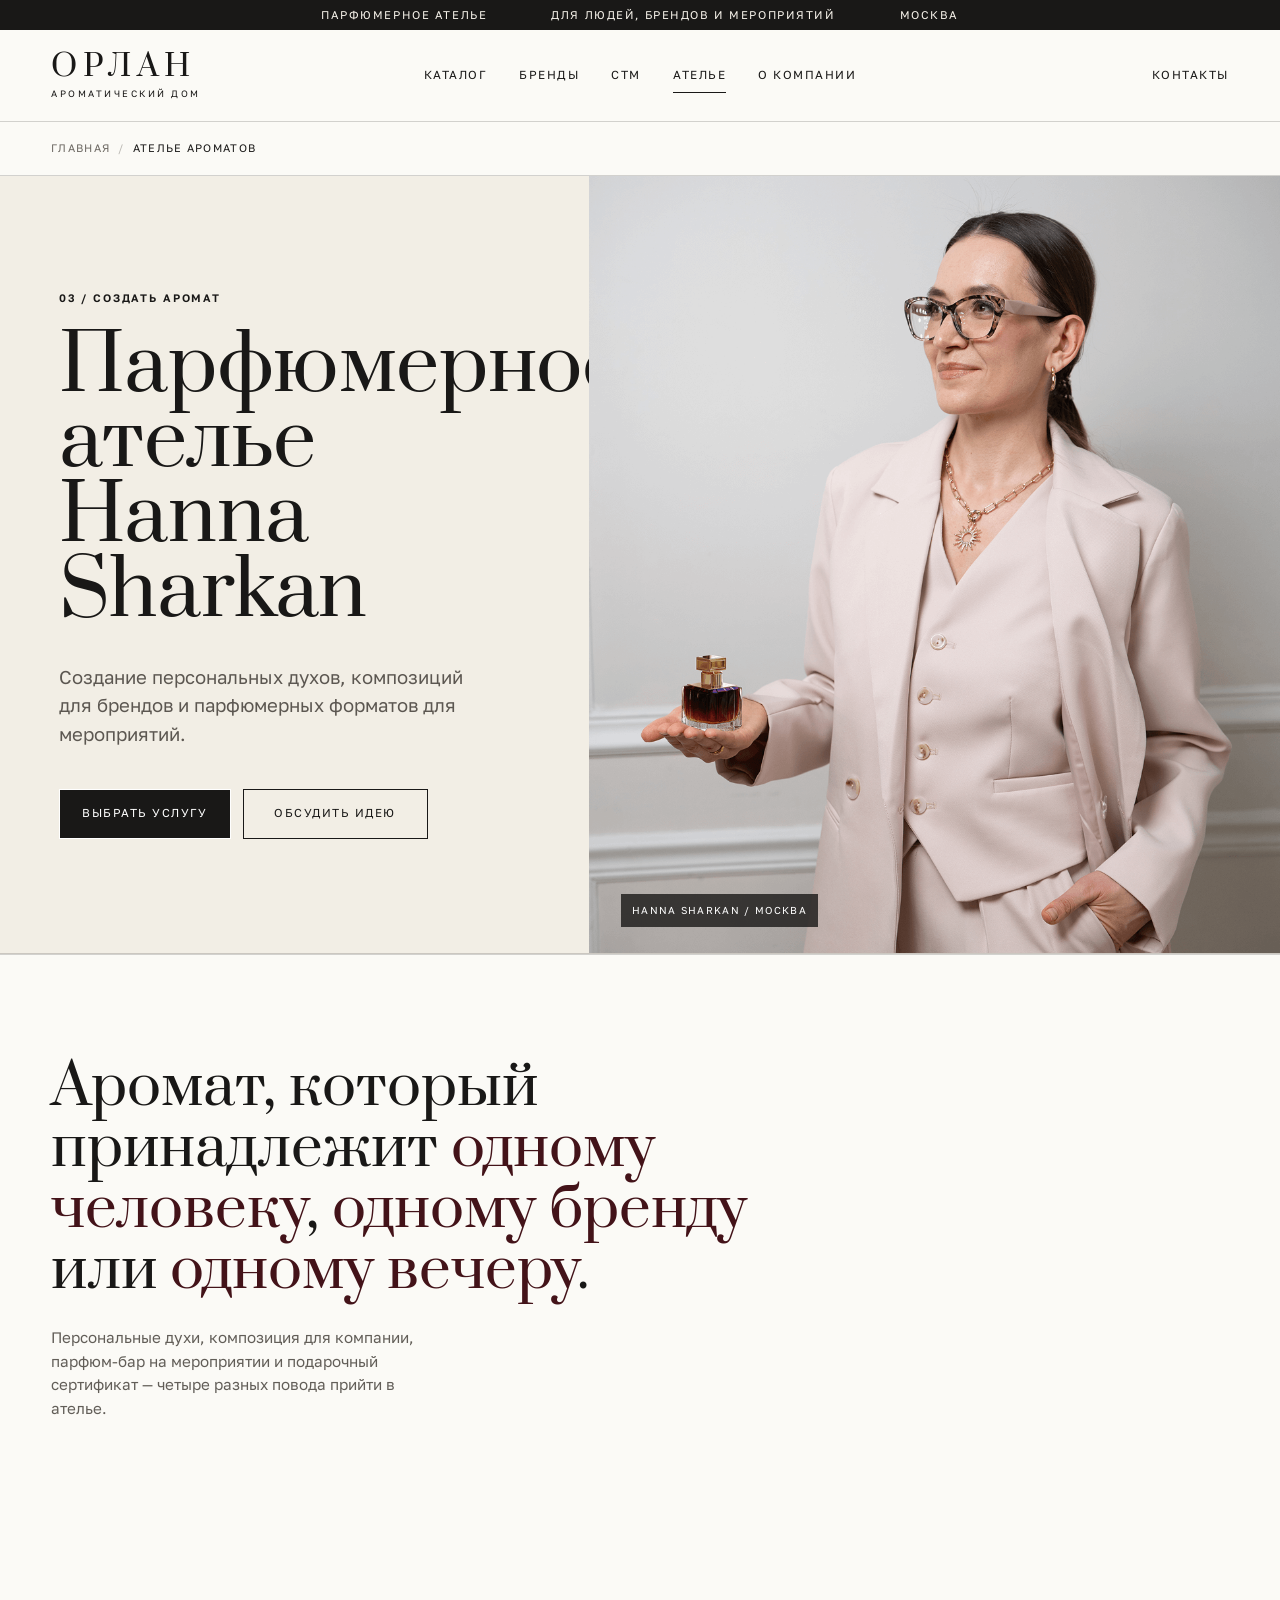
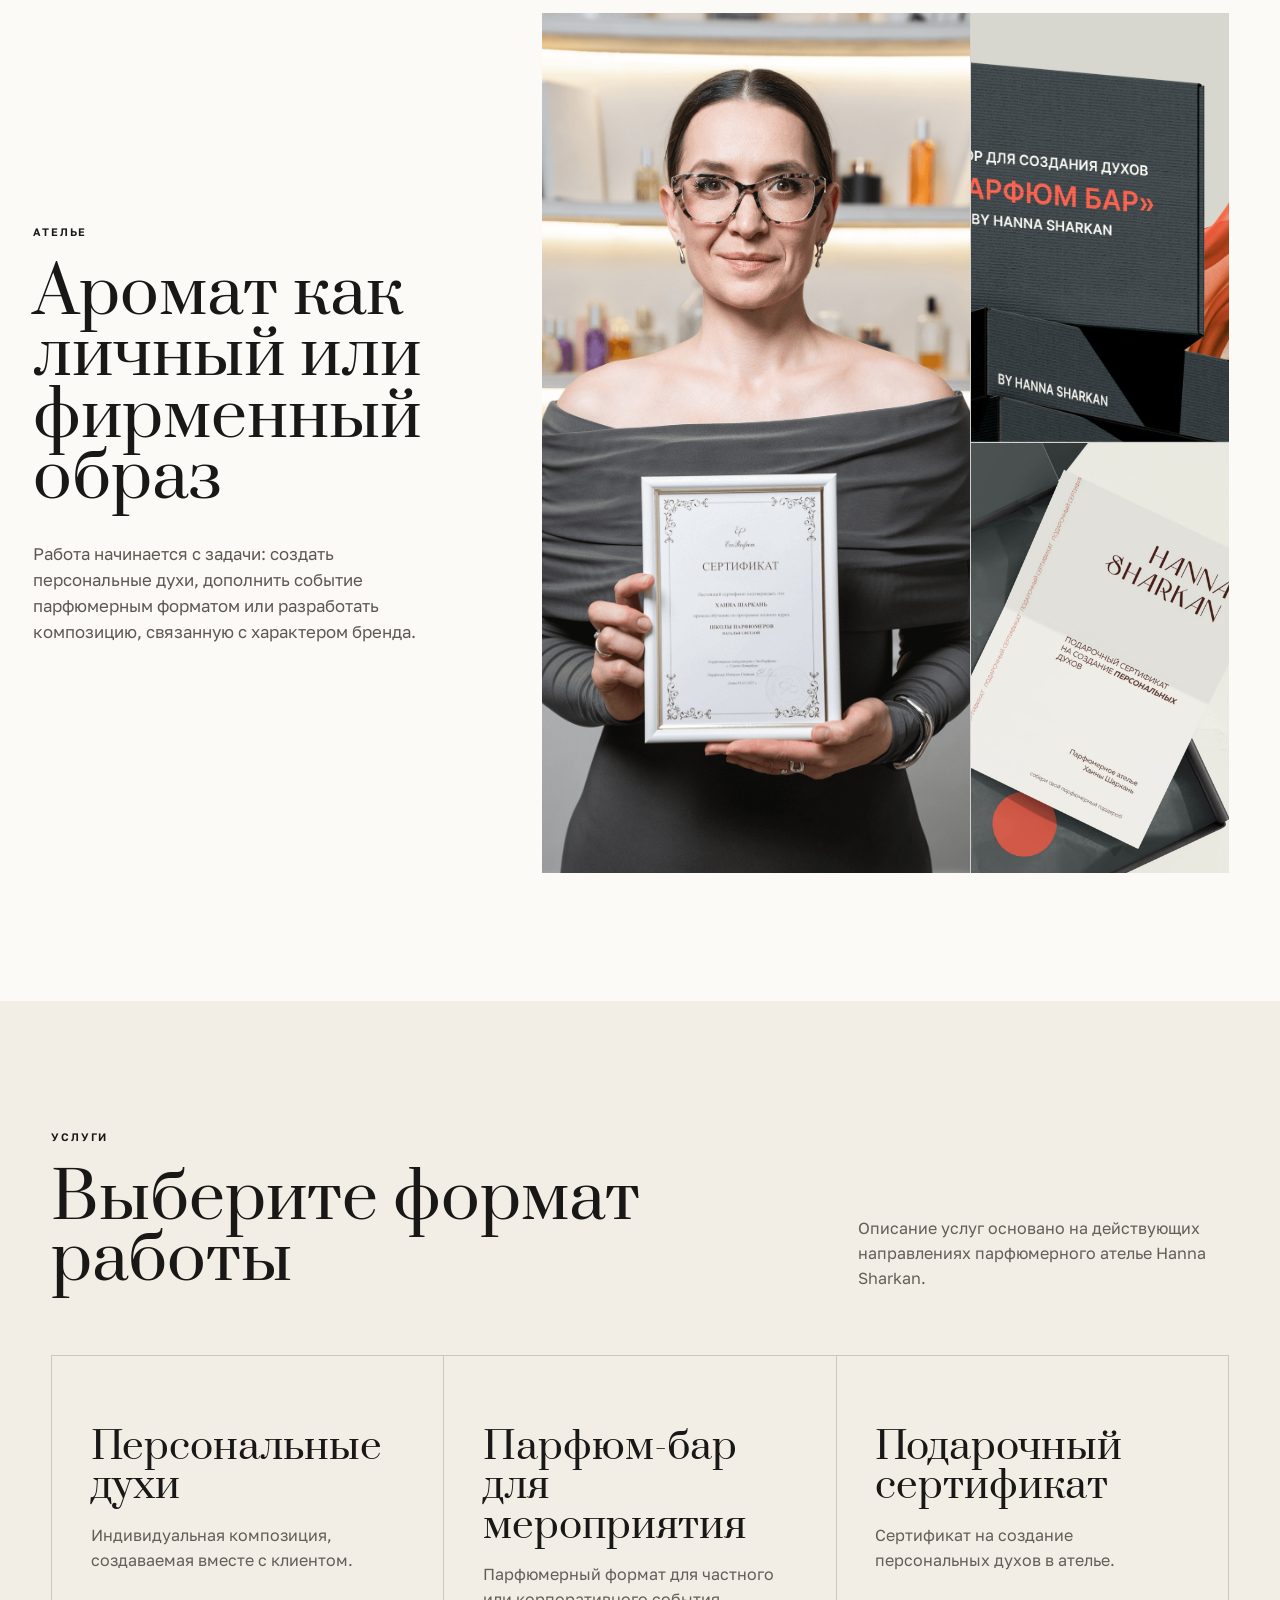
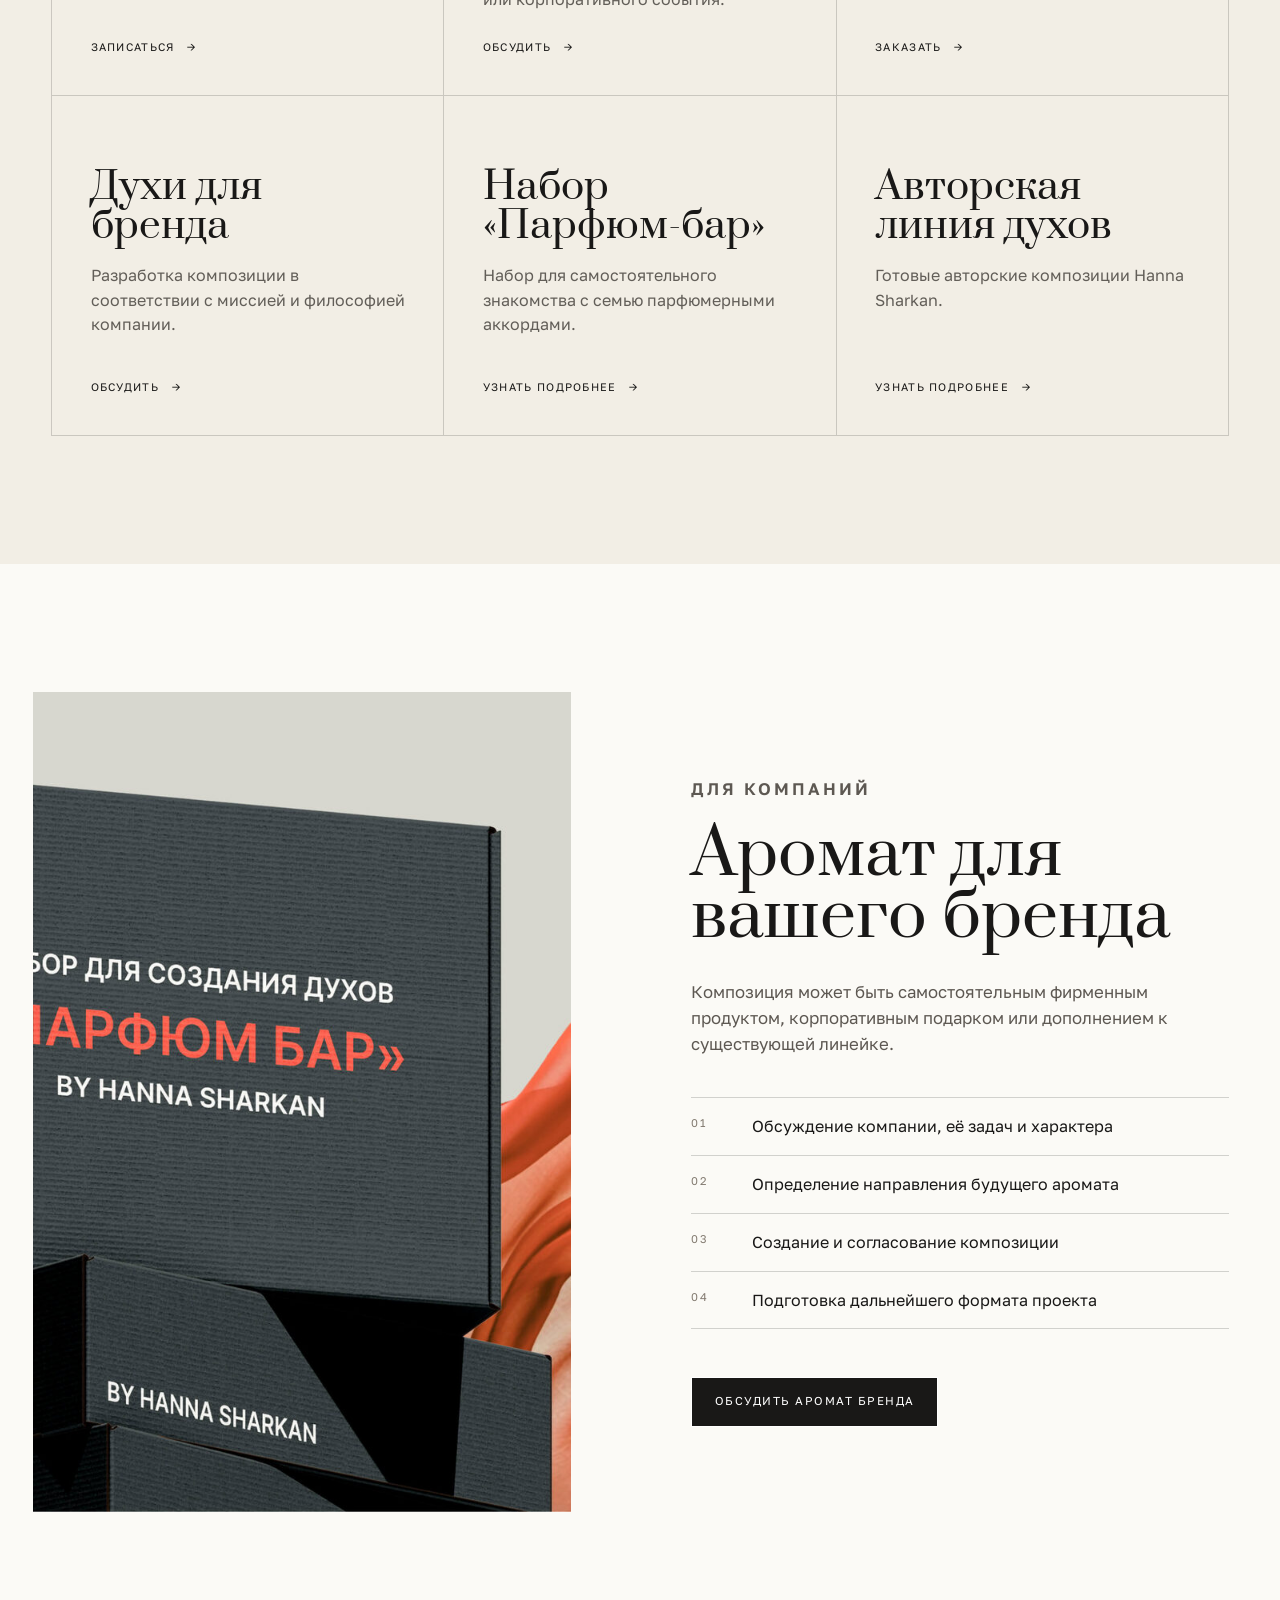
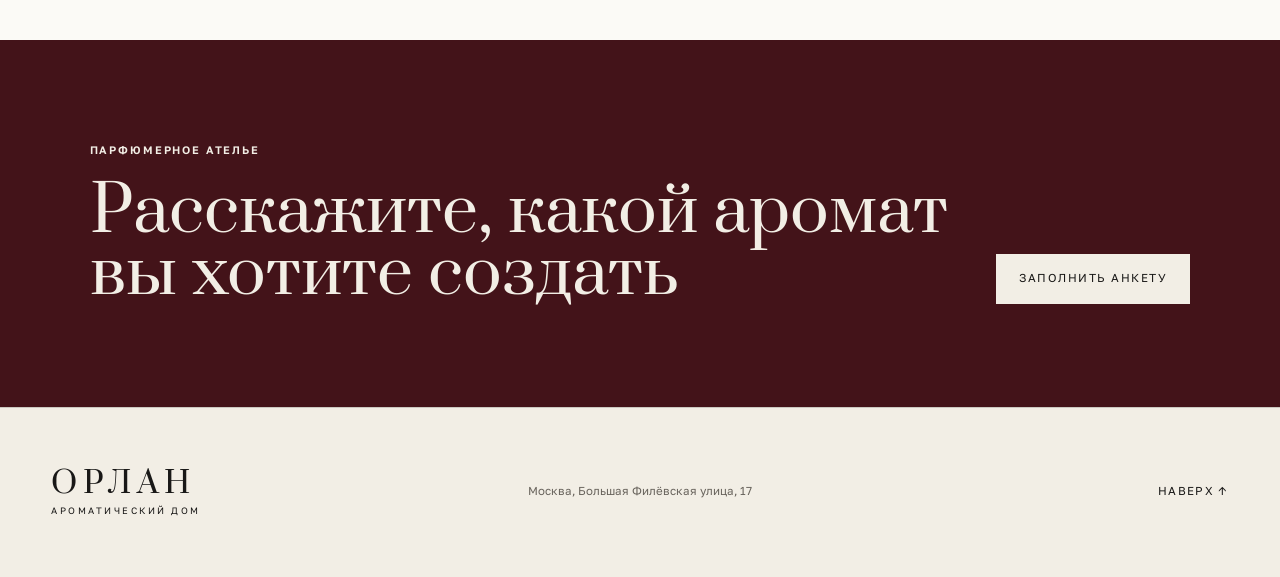
==== commit cf69e917: "Перенос доработки из рабочей копии: направления, фильтры каталога, редакционные развороты Состояние " ====
--- a/fragrance.html
+++ b/fragrance.html
@@ -6,9 +6,13 @@
   <title>Создание персональных духов и аромата для бренда | Hanna Sharkan</title>
   <meta name="description" content="Парфюмерное ателье Hanna Sharkan: персональные духи, аромат для бренда, парфюм-бар, подарочный сертификат и набор для создания духов.">
   <meta name="theme-color" content="#191817">
+  <meta name="robots" content="index,follow">
   <link rel="canonical" href="https://pizko.github.io/aroma/fragrance.html">
   <link rel="icon" type="image/svg+xml" href="data:image/svg+xml,%3Csvg xmlns='http://www.w3.org/2000/svg' viewBox='0 0 64 64'%3E%3Crect width='64' height='64' fill='%23431319'/%3E%3Cpath d='M16 13h32v38H16z' fill='none' stroke='%23f2eee5' stroke-width='2'/%3E%3Ccircle cx='32' cy='32' r='9' fill='none' stroke='%23bda478' stroke-width='2'/%3E%3C/svg%3E">
   <script>document.documentElement.classList.add('has-js');</script>
+  <link rel="preconnect" href="https://fonts.googleapis.com">
+  <link rel="preconnect" href="https://fonts.gstatic.com" crossorigin>
+  <link rel="stylesheet" href="https://fonts.googleapis.com/css2?family=Prata&family=Golos+Text:wght@400;500;600&display=swap">
   <link rel="stylesheet" href="styles.css">
   <script type="application/ld+json">
   {
@@ -19,6 +23,26 @@
     "serviceType":"Персональные духи и ароматы для брендов",
     "provider":{"@type":"Organization","name":"Парфюмерное ателье Hanna Sharkan","telephone":"+7-965-187-91-94","email":"duhi@byhanna.ru","address":{"@type":"PostalAddress","streetAddress":"Большая Филёвская улица, 17","addressLocality":"Москва","addressCountry":"RU"}},
     "areaServed":"Москва"
+  }
+  </script>
+  <script type="application/ld+json">
+  {
+    "@context": "https://schema.org",
+    "@type": "BreadcrumbList",
+    "itemListElement": [
+      {
+        "@type": "ListItem",
+        "position": 1,
+        "name": "Главная",
+        "item": "https://pizko.github.io/aroma/"
+      },
+      {
+        "@type": "ListItem",
+        "position": 2,
+        "name": "Ателье ароматов",
+        "item": "https://pizko.github.io/aroma/fragrance.html"
+      }
+    ]
   }
   </script>
 </head>
@@ -32,6 +56,12 @@
     <nav class="main-nav" id="main-menu" aria-label="Основная навигация"><a href="wholesale.html">Каталог</a><a href="index.html#brands">Бренды</a><a href="private-label.html">СТМ</a><a href="fragrance.html" aria-current="page">Ателье</a><a href="index.html#about">О компании</a></nav>
     <a class="header-contact" href="#request">Контакты</a>
   </header>
+
+  <nav class="crumbs" aria-label="Хлебные крошки">
+    <a href="index.html">Главная</a>
+    <i aria-hidden="true">/</i>
+    <span aria-current="page">Ателье ароматов</span>
+  </nav>
 
   <main id="main">
     <section class="page-hero fragrance-page-hero" aria-labelledby="page-title">
@@ -47,6 +77,11 @@
       </div>
     </section>
 
+    <section class="atelier-lede" aria-label="О работе ателье">
+      <p class="reveal">Аромат, который принадлежит <em>одному человеку</em>, <em>одному бренду</em> или <em>одному вечеру</em>.</p>
+      <footer class="reveal">Персональные духи, композиция для компании, парфюм-бар на мероприятии и подарочный сертификат — четыре разных повода прийти в ателье.</footer>
+    </section>
+
     <section class="fragrance-story section" aria-labelledby="story-title">
       <div class="fragrance-story-copy reveal reveal-left"><p class="eyebrow">Ателье</p><h2 id="story-title">Аромат как личный или фирменный образ</h2><p>Работа начинается с задачи: создать персональные духи, дополнить событие парфюмерным форматом или разработать композицию, связанную с характером бренда.</p></div>
       <div class="fragrance-collage reveal">
@@ -59,12 +94,12 @@
     <section class="section service-section" id="services" aria-labelledby="services-title">
       <div class="section-heading reveal"><div><p class="eyebrow">Услуги</p><h2 id="services-title">Выберите формат работы</h2></div><p>Описание услуг основано на действующих направлениях парфюмерного ателье Hanna Sharkan.</p></div>
       <div class="service-grid">
-        <article class="service-card reveal"><span>01</span><h3>Персональные духи</h3><p>Индивидуальная композиция, создаваемая вместе с клиентом.</p><button type="button" data-open-inquiry data-interest="Создание персональных духов">Записаться <b>↗</b></button></article>
-        <article class="service-card reveal"><span>02</span><h3>Парфюм-бар для мероприятия</h3><p>Парфюмерный формат для частного или корпоративного события.</p><button type="button" data-open-inquiry data-interest="Парфюм-бар для мероприятия">Обсудить <b>↗</b></button></article>
-        <article class="service-card reveal"><span>03</span><h3>Подарочный сертификат</h3><p>Сертификат на создание персональных духов в ателье.</p><button type="button" data-open-inquiry data-interest="Подарочный сертификат на создание духов">Заказать <b>↗</b></button></article>
-        <article class="service-card reveal"><span>04</span><h3>Духи для бренда</h3><p>Разработка композиции в соответствии с миссией и философией компании.</p><button type="button" data-open-inquiry data-interest="Разработка духов для бренда">Обсудить <b>↗</b></button></article>
-        <article class="service-card reveal"><span>05</span><h3>Набор «Парфюм-бар»</h3><p>Набор для самостоятельного знакомства с семью парфюмерными аккордами.</p><button type="button" data-open-inquiry data-interest="Набор Парфюм-бар">Узнать подробнее <b>↗</b></button></article>
-        <article class="service-card reveal"><span>06</span><h3>Авторская линия духов</h3><p>Готовые авторские композиции Hanna Sharkan.</p><button type="button" data-open-inquiry data-interest="Авторская линия духов Hanna Sharkan">Узнать подробнее <b>↗</b></button></article>
+        <article class="service-card reveal"><h3>Персональные духи</h3><p>Индивидуальная композиция, создаваемая вместе с клиентом.</p><button type="button" data-open-inquiry data-interest="Создание персональных духов">Записаться <b>→</b></button></article>
+        <article class="service-card reveal"><h3>Парфюм-бар для мероприятия</h3><p>Парфюмерный формат для частного или корпоративного события.</p><button type="button" data-open-inquiry data-interest="Парфюм-бар для мероприятия">Обсудить <b>→</b></button></article>
+        <article class="service-card reveal"><h3>Подарочный сертификат</h3><p>Сертификат на создание персональных духов в ателье.</p><button type="button" data-open-inquiry data-interest="Подарочный сертификат на создание духов">Заказать <b>→</b></button></article>
+        <article class="service-card reveal"><h3>Духи для бренда</h3><p>Разработка композиции в соответствии с миссией и философией компании.</p><button type="button" data-open-inquiry data-interest="Разработка духов для бренда">Обсудить <b>→</b></button></article>
+        <article class="service-card reveal"><h3>Набор «Парфюм-бар»</h3><p>Набор для самостоятельного знакомства с семью парфюмерными аккордами.</p><button type="button" data-open-inquiry data-interest="Набор Парфюм-бар">Узнать подробнее <b>→</b></button></article>
+        <article class="service-card reveal"><h3>Авторская линия духов</h3><p>Готовые авторские композиции Hanna Sharkan.</p><button type="button" data-open-inquiry data-interest="Авторская линия духов Hanna Sharkan">Узнать подробнее <b>→</b></button></article>
       </div>
     </section>
 
--- a/styles.css
+++ b/styles.css
@@ -7,8 +7,8 @@
   --wine-deep: #2a0c10;
   --brass: #bda478;
   --line: rgba(25, 24, 23, 0.18);
-  --serif: "Iowan Old Style", "Baskerville", "Times New Roman", serif;
-  --sans: -apple-system, BlinkMacSystemFont, "Segoe UI", Arial, sans-serif;
+  --serif: "Prata", "Iowan Old Style", Georgia, "Times New Roman", serif;
+  --sans: "Golos Text", -apple-system, BlinkMacSystemFont, "Segoe UI", Arial, sans-serif;
 }
 
 * { box-sizing: border-box; }
@@ -198,9 +198,9 @@
 h1 {
   max-width: 760px;
   margin-bottom: clamp(.65rem, 2.2vh, 1.7rem);
-  font-size: clamp(2.55rem, min(5.2vw, 8.4vh), 6.2rem);
-  line-height: .92;
-  letter-spacing: -.045em;
+  font-size: clamp(2.15rem, min(4.35vw, 7.1vh), 5.1rem);
+  line-height: .98;
+  letter-spacing: -.005em;
 }
 .hero-intro {
   max-width: 610px;
@@ -231,7 +231,7 @@
   --direction-color: var(--hero-accent);
   position: relative;
   display: grid;
-  grid-template-columns: 42px minmax(0, 1fr) 24px;
+  grid-template-columns: minmax(0, 1fr) 24px;
   gap: 1rem;
   align-items: center;
   min-height: clamp(62px, 10.5vh, 92px);
@@ -262,7 +262,7 @@
 }
 .direction-link.is-active { padding-left: .65rem; }
 .direction-link.is-active::before { transform: scaleY(1); }
-.direction-index { color: currentColor; opacity: .72; font-family: var(--serif); font-size: .8rem; font-style: italic; }
+.direction-index { color: currentColor; opacity: .55; font-family: var(--sans); font-size: .62rem; letter-spacing: .14em; text-transform: uppercase; }
 .direction-copy { display: flex; flex-direction: column; min-width: 0; }
 .direction-copy strong { font-family: var(--serif); font-size: clamp(1.35rem, 2vw, 1.85rem); font-weight: 400; line-height: 1.08; }
 .direction-copy small { margin-top: .35rem; color: currentColor; opacity: .76; font-size: .78rem; line-height: 1.35; }
@@ -310,10 +310,10 @@
   left: 3rem;
   z-index: 4;
   margin: 0;
-  font-family: var(--serif);
-  font-style: italic;
-  font-size: .8rem;
-  letter-spacing: .1em;
+  font-family: var(--sans);
+  font-size: .64rem;
+  letter-spacing: .16em;
+  text-transform: uppercase;
 }
 .stage-card {
   position: absolute;
@@ -364,7 +364,7 @@
   margin-bottom: 0;
   font-size: clamp(2.6rem, 5vw, 5.6rem);
   line-height: .96;
-  letter-spacing: -.035em;
+  letter-spacing: 0;
 }
 .section-heading > p { max-width: 460px; margin: 0; color: #625e58; }
 
@@ -411,7 +411,7 @@
 .product-card:hover .product-visual img { transform: scale(1.035); }
 .product-card-featured .product-visual img { width: 72%; height: 72%; }
 .product-visual.burgundy { background: #6b2029; }
-.product-visual.burgundy img { mix-blend-mode: normal; filter: drop-shadow(0 28px 22px rgba(0,0,0,.24)); }
+.product-visual.burgundy img { mix-blend-mode: normal; filter: drop-shadow(0 30px 26px rgba(0,0,0,.34)); }
 .product-visual.ivory { background: #ede9df; }
 .product-visual.amber { background: #d9c3a2; }
 .product-visual.sand { background: #c7b29b; }
@@ -427,7 +427,7 @@
 }
 .product-meta p { margin-bottom: .35rem; color: #716b64; font-size: .65rem; letter-spacing: .12em; text-transform: uppercase; }
 .product-meta h3 { margin-bottom: 0; font-size: 1.45rem; }
-.product-meta > span { color: #837d74; font-family: var(--serif); font-style: italic; }
+.product-meta > span { color: #9a948b; font-family: var(--sans); font-size: .68rem; letter-spacing: .12em; }
 .list-visual { align-content: center; justify-items: stretch; padding: 2rem 3rem; background: var(--ink); }
 .list-visual p { width: 100%; margin: 0; padding: 1.2rem 0; color: var(--ivory); border-bottom: 1px solid rgba(255,255,255,.2); font-family: var(--serif); font-size: clamp(1.3rem, 2.2vw, 2rem); }
 
@@ -458,7 +458,7 @@
 .private-intro > p:not(.eyebrow) { max-width: 610px; margin: 2rem 0 2.4rem; color: #d2c7be; font-size: 1.05rem; }
 .process-list { margin: 0; padding: 0; list-style: none; border-top: 1px solid rgba(255,255,255,.24); }
 .process-list li { display: grid; grid-template-columns: 60px 1fr; gap: 1rem; padding: 2rem 0; border-bottom: 1px solid rgba(255,255,255,.24); }
-.process-list li > span { color: var(--brass); font-family: var(--serif); font-style: italic; }
+.process-list li > span { color: var(--brass); font-family: var(--sans); font-size: .68rem; letter-spacing: .14em; padding-top: .45rem; }
 .process-list h3 { margin-bottom: .5rem; font-size: 1.7rem; }
 .process-list p { margin-bottom: 0; color: #d2c7be; }
 .production-options { grid-column: 1 / -1; display: grid; grid-template-columns: 1fr 1fr; gap: 1px; margin-top: 1rem; background: rgba(255,255,255,.24); }
@@ -473,7 +473,7 @@
 .atelier-image span { position: absolute; left: 1.5rem; bottom: 1.5rem; padding: .7rem 1rem; color: #fff; background: rgba(25,24,23,.84); font-size: .64rem; letter-spacing: .12em; text-transform: uppercase; }
 .atelier-copy .lead { max-width: 620px; margin: 2rem 0 3rem; color: #514d48; font-size: 1.08rem; }
 .atelier-services { border-top: 1px solid var(--line); }
-.atelier-services a { display: grid; grid-template-columns: 55px 1fr; gap: 1rem; padding: 1.35rem 0; border-bottom: 1px solid var(--line); font-family: var(--serif); font-size: 1.45rem; text-decoration: none; }
+.atelier-services a { display: grid; grid-template-columns: 1fr; gap: 1rem; padding: 1.35rem 0; border-bottom: 1px solid var(--line); font-family: var(--serif); font-size: 1.45rem; text-decoration: none; }
 .atelier-services span { color: #877d70; font-family: var(--sans); font-size: .65rem; letter-spacing: .12em; }
 .atelier-services a:hover { padding-left: .6rem; }
 
@@ -623,7 +623,7 @@
 }
 .numbered-grid li { min-height: 260px; padding: clamp(1.7rem, 3vw, 3rem); border-right: 1px solid var(--line); border-bottom: 1px solid var(--line); }
 .numbered-grid span,
-.service-card > span { color: #827a70; font-family: var(--serif); font-style: italic; }
+.service-card > span { color: #827a70; font-family: var(--sans); font-size: .68rem; letter-spacing: .14em; }
 .numbered-grid h3 { margin: 4rem 0 .8rem; font-size: clamp(1.6rem, 2.5vw, 2.5rem); }
 .numbered-grid p { max-width: 420px; margin: 0; color: #625e58; }
 
@@ -654,7 +654,7 @@
 .process-section { background: var(--ivory); }
 .process-timeline { margin: 0; padding: 0; list-style: none; border-top: 1px solid var(--line); }
 .process-timeline li { display: grid; grid-template-columns: 80px minmax(0, 1fr); gap: 2rem; padding: 2rem 0; border-bottom: 1px solid var(--line); }
-.process-timeline li > span { color: #817a71; font-family: var(--serif); font-style: italic; }
+.process-timeline li > span { color: #817a71; font-family: var(--sans); font-size: .68rem; letter-spacing: .14em; }
 .process-timeline h3 { margin-bottom: .35rem; font-size: clamp(1.55rem, 2.5vw, 2.5rem); }
 .process-timeline p { max-width: 760px; margin: 0; color: #625e58; }
 
@@ -672,7 +672,7 @@
 .service-section { background: var(--ivory); }
 .service-grid { display: grid; grid-template-columns: repeat(3, 1fr); border-top: 1px solid var(--line); border-left: 1px solid var(--line); }
 .service-card { min-height: 340px; display: flex; flex-direction: column; align-items: flex-start; padding: clamp(1.5rem, 3vw, 3rem); border-right: 1px solid var(--line); border-bottom: 1px solid var(--line); }
-.service-card h3 { margin: 3.6rem 0 1rem; font-size: clamp(1.8rem, 3vw, 3rem); line-height: 1.03; }
+.service-card h3 { margin: 2.1rem 0 1rem; font-size: clamp(1.8rem, 3vw, 3rem); line-height: 1.03; }
 .service-card p { flex: 1; color: #625e58; }
 .service-card b { font-weight: 400; }
 .brand-fragrance { display: grid; grid-template-columns: 1fr 1fr; gap: clamp(3rem, 8vw, 8rem); align-items: center; }
@@ -711,7 +711,7 @@
   to { opacity: 1; transform: translate3d(0, 0, 0); }
 }
 
-@media (min-width: 1101px) and (max-height: 800px) {
+@media (min-width: 1001px) and (max-height: 800px) {
   .hero-copy { padding-top: 1.25rem; padding-bottom: 1.25rem; }
   .hero-copy .eyebrow { margin-bottom: .8rem; }
   h1 { margin-bottom: 1rem; font-size: clamp(3rem, 4.25vw, 4.6rem); }
@@ -722,7 +722,7 @@
   .direction-copy small { margin-top: .2rem; font-size: .7rem; }
 }
 
-@media (max-width: 1100px) {
+@media (max-width: 1000px) {
   .site-header { grid-template-columns: 1fr auto; }
   .main-nav {
     position: fixed;
@@ -778,7 +778,7 @@
   h1 { margin-bottom: .55rem; font-size: clamp(2.15rem, min(10.8vw, 6vh), 3.2rem); line-height: .94; }
   .hero-intro { margin-bottom: .25rem; font-size: .9rem; line-height: 1.35; }
   .direction-list { margin-top: .45rem; }
-  .direction-link { min-height: clamp(50px, 7.6vh, 64px); grid-template-columns: 27px minmax(0, 1fr) 18px; gap: .55rem; padding: .45rem .15rem; }
+  .direction-link { min-height: clamp(50px, 7.6vh, 64px); grid-template-columns: minmax(0, 1fr) 18px; gap: .55rem; padding: .45rem .15rem; }
   .direction-copy strong { font-size: clamp(1.08rem, 4.8vw, 1.3rem); }
   .direction-copy small { margin-top: .08rem; font-size: .66rem; line-height: 1.2; }
   .hero-stage { min-height: 0; }
@@ -805,7 +805,7 @@
   .site-footer { grid-template-columns: 1fr; justify-items: start; }
   .site-footer > a:last-child { justify-self: start; }
   .page-hero-copy { padding: 4.5rem 1.25rem; }
-  .page-hero-copy h1 { font-size: clamp(2.35rem, 11vw, 3.2rem); overflow-wrap: break-word; }
+  .page-hero-copy h1 { font-size: clamp(2.1rem, 9.4vw, 3.2rem); overflow-wrap: normal; hyphens: auto; }
   .page-hero-media { min-height: 122vw; max-height: 680px; }
   .page-photo-main { width: 82%; right: 4%; top: 10%; }
   .page-photo-product { width: 39%; height: 49%; left: 4%; }
@@ -830,9 +830,358 @@
   .inquiry-form .field-wide { grid-column: auto; }
 }
 
+
+/* ============================================================
+   Появление и движение
+   Одна кривая и две длительности на весь сайт: 1.1s — появление,
+   .7s — реакция на курсор. Никаких пружин и подпрыгиваний.
+   ============================================================ */
+
+:root {
+  --ease-lux: cubic-bezier(.16, 1, .3, 1);
+  --t-enter: 1.1s;
+  --t-hover: .7s;
+}
+
+/* Текст поднимается коротко — 14px вместо 30px.
+   Длинный ход читается как «слайд», короткий — как проявление. */
+.has-js .reveal {
+  transform: translate3d(0, 14px, 0);
+  transition:
+    opacity var(--t-enter) var(--ease-lux),
+    transform var(--t-enter) var(--ease-lux);
+}
+.has-js .reveal.reveal-left { transform: translate3d(-18px, 0, 0); }
+
+/* Изображения открываются срезом снизу вверх и одновременно
+   садятся из 1.06 в 1.0 — кадр «дышит», рамка неподвижна. */
+.has-js .product-card .product-visual,
+.has-js .brand-card .brand-image,
+.has-js .atelier-image img {
+  clip-path: inset(0 0 100% 0);
+  transition: clip-path var(--t-enter) var(--ease-lux);
+}
+.has-js .reveal.is-visible .product-visual,
+.has-js .reveal.is-visible .brand-image,
+.has-js .atelier-image.is-visible img {
+  clip-path: inset(0 0 0 0);
+}
+
+.has-js .product-card .product-visual img,
+.has-js .brand-card .brand-image img {
+  transform: scale(1.06);
+  transition: transform var(--t-enter) var(--ease-lux);
+}
+.has-js .reveal.is-visible .product-visual img,
+.has-js .reveal.is-visible .brand-image img { transform: scale(1); }
+
+/* Курсор: двигается только фотография, рамка стоит на месте. */
+.has-js .reveal.is-visible.product-card:hover .product-visual img,
+.has-js .reveal.is-visible.brand-card:hover .brand-image img {
+  transform: scale(1.04);
+  transition-duration: var(--t-hover);
+}
+
+/* Подчёркивание растёт слева направо, а не появляется целиком. */
+.main-nav a::after,
+.header-contact::after { transition: right var(--t-hover) var(--ease-lux); }
+
+/* Первый экран: reveal на него не вешается, поэтому собственный каскад.
+   Строки входят по очереди с шагом 80ms — один раз, на загрузке. */
+@keyframes lux-rise {
+  from { opacity: 0; transform: translate3d(0, 18px, 0); }
+  to   { opacity: 1; transform: none; }
+}
+@keyframes lux-open {
+  from { clip-path: inset(0 0 100% 0); transform: scale(1.05); }
+  to   { clip-path: inset(0 0 0 0);    transform: scale(1); }
+}
+.has-js .hero-copy > * {
+  animation: lux-rise .95s var(--ease-lux) both;
+}
+.has-js .hero-copy > *:nth-child(1) { animation-delay: .08s; }
+.has-js .hero-copy > *:nth-child(2) { animation-delay: .16s; }
+.has-js .hero-copy > *:nth-child(3) { animation-delay: .24s; }
+.has-js .hero-copy > *:nth-child(4) { animation-delay: .32s; }
+.has-js .stage-scene.is-active .stage-card,
+.has-js .stage-scene.is-active .stage-package,
+.has-js .stage-scene.is-active .stage-perfumer {
+  animation: lux-open var(--t-enter) var(--ease-lux) .3s both;
+}
+.has-js .stage-scene.is-active .stage-product {
+  animation: lux-rise var(--t-enter) var(--ease-lux) .5s both;
+}
+
+/* Шапка: фон уплотняется переходом, а не скачком. */
+.site-header {
+  transition:
+    background-color var(--t-hover) var(--ease-lux),
+    box-shadow var(--t-hover) var(--ease-lux);
+}
+.site-header.is-scrolled {
+  background: rgba(251, 250, 246, .88);
+  box-shadow: 0 1px 0 var(--line), 0 18px 40px -34px rgba(25, 24, 23, .55);
+}
+
 @media (prefers-reduced-motion: reduce) {
   html { scroll-behavior: auto; }
   *, *::before, *::after { transition-duration: .01ms !important; animation-duration: .01ms !important; }
   .has-js .reveal,
   .has-js .reveal.reveal-left { opacity: 1; transform: none; }
-}
+  .has-js .hero-copy > *,
+  .has-js .stage-scene.is-active .stage-card,
+  .has-js .stage-scene.is-active .stage-package,
+  .has-js .stage-scene.is-active .stage-perfumer,
+  .has-js .stage-scene.is-active .stage-product { animation: none; }
+  .has-js .product-card .product-visual,
+  .has-js .brand-card .brand-image,
+  .has-js .atelier-image img { clip-path: none; }
+  .has-js .product-card .product-visual img,
+  .has-js .brand-card .brand-image img { transform: none; }
+}
+
+/* ─── Доработка 23.09.2026 ─────────────────────────────────────────────── */
+
+/* Первый экран внутренних страниц: колонка сетки не должна раздвигать страницу
+   шире вьюпорта (на 390px каталог уезжал вправо на 14px). */
+.page-hero > * { min-width: 0; }
+.page-hero-media { max-width: 100%; }
+
+/* Хлебные крошки внутренних страниц */
+.crumbs {
+  display: flex;
+  flex-wrap: wrap;
+  gap: .5rem;
+  align-items: center;
+  padding: 1.1rem 4vw;
+  border-bottom: 1px solid var(--line);
+  font-size: .68rem;
+  letter-spacing: .12em;
+  text-transform: uppercase;
+  color: #6c6862;
+}
+.crumbs a { text-decoration: none; border-bottom: 1px solid transparent; transition: border-color .3s ease; }
+.crumbs a:hover, .crumbs a:focus-visible { border-bottom-color: currentColor; }
+.crumbs span[aria-current] { color: var(--ink); }
+.crumbs i { font-style: normal; opacity: .45; }
+
+/* Главная: три направления */
+.direction-blocks {
+  display: grid;
+  grid-template-columns: repeat(3, minmax(0, 1fr));
+  gap: 1px;
+  background: var(--line);
+  border: 1px solid var(--line);
+}
+.direction-block { min-width: 0; background: var(--paper); }
+.direction-block > a {
+  display: block;
+  height: 100%;
+  padding: 0 0 2.4rem;
+  text-decoration: none;
+}
+.direction-block-media {
+  height: clamp(300px, 30vw, 460px);
+  margin-bottom: 1.8rem;
+  overflow: hidden;
+  background: #ede9df;
+}
+.direction-block-media img {
+  width: 100%;
+  height: 100%;
+  object-fit: cover;
+  transition: transform .7s cubic-bezier(.16, 1, .3, 1);
+}
+.direction-block > a:hover .direction-block-media img,
+.direction-block > a:focus-visible .direction-block-media img { transform: scale(1.04); }
+.direction-block .eyebrow,
+.direction-block h3,
+.direction-block > a > p,
+.direction-block-cta { padding-inline: clamp(1.25rem, 2vw, 2rem); }
+.direction-block h3 {
+  margin: .5rem 0 .7rem;
+  font-family: var(--serif);
+  font-size: clamp(1.4rem, 1.7vw, 1.85rem);
+  font-weight: 400;
+  line-height: 1.15;
+}
+.direction-block > a > p { margin: 0 0 1.5rem; color: #625e58; font-size: .95rem; }
+.direction-block-cta {
+  display: inline-flex;
+  gap: .55rem;
+  align-items: center;
+  font-size: .72rem;
+  letter-spacing: .14em;
+  text-transform: uppercase;
+}
+.direction-block-cta b { font-weight: 400; transition: transform .45s cubic-bezier(.16, 1, .3, 1); }
+.direction-block > a:hover .direction-block-cta b,
+.direction-block > a:focus-visible .direction-block-cta b { transform: translateX(5px); }
+.direction-block > a:focus-visible { outline: 2px solid var(--wine); outline-offset: -4px; }
+
+/* Главная: переход в каталог */
+.catalog-cta {
+  display: flex;
+  flex-wrap: wrap;
+  gap: 1.5rem 3rem;
+  align-items: center;
+  justify-content: space-between;
+  margin-top: 2.2rem;
+}
+.catalog-cta p { max-width: 430px; margin: 0; color: #625e58; font-size: .92rem; }
+.catalog-cta .button { gap: .55rem; }
+
+/* Подсказка переключения направлений на сенсорном экране */
+.direction-hint { display: none; }
+@media (hover: none) {
+  .direction-hint {
+    display: block;
+    margin: .5rem 0 0;
+    font-size: .64rem;
+    letter-spacing: .1em;
+    text-transform: uppercase;
+    color: var(--hero-muted);
+  }
+}
+
+/* Каталог: панель фильтров и поиска */
+.catalog-toolbar {
+  display: grid;
+  grid-template-columns: minmax(0, 1fr) minmax(230px, 300px);
+  gap: 1.5rem 2rem;
+  align-items: end;
+  margin-bottom: 2rem;
+}
+.filter-group { margin: 0 0 .9rem; }
+.filter-group:last-of-type { margin-bottom: 0; }
+.filter-group-label {
+  margin: 0 0 .55rem;
+  font-size: .62rem;
+  letter-spacing: .14em;
+  text-transform: uppercase;
+  color: #6c6862;
+}
+.catalog-toolbar .filters { margin-bottom: 0; }
+.catalog-search { display: grid; gap: .5rem; }
+.catalog-search label {
+  font-size: .62rem;
+  letter-spacing: .14em;
+  text-transform: uppercase;
+  color: #6c6862;
+}
+.catalog-search input {
+  width: 100%;
+  padding: .8rem 1rem;
+  color: var(--ink);
+  background: transparent;
+  border: 1px solid var(--line);
+  border-radius: 0;
+  font: inherit;
+  font-size: .92rem;
+}
+.catalog-search input:focus-visible { outline: 2px solid var(--wine); outline-offset: -2px; }
+.catalog-count {
+  margin: 0 0 1.2rem;
+  font-size: .78rem;
+  color: #6c6862;
+}
+.catalog-empty {
+  padding: 3rem 1.5rem;
+  border: 1px solid var(--line);
+  text-align: center;
+  color: #625e58;
+}
+.catalog-empty[hidden] { display: none; }
+
+/* СТМ: редакционный разворот */
+.showroom-spread {
+  display: grid;
+  grid-template-columns: minmax(0, 1.15fr) minmax(0, 1fr);
+  gap: clamp(2rem, 5vw, 5rem);
+  align-items: center;
+  padding: clamp(5rem, 9vw, 9rem) 4vw;
+  border-top: 1px solid var(--line);
+}
+.showroom-spread-media { position: relative; }
+.showroom-spread-media img {
+  width: 100%;
+  height: clamp(340px, 40vw, 620px);
+  object-fit: cover;
+  background: #ede9df;
+}
+.showroom-spread-media figcaption {
+  margin-top: .9rem;
+  font-size: .68rem;
+  letter-spacing: .12em;
+  text-transform: uppercase;
+  color: #6c6862;
+}
+.showroom-spread h2 {
+  margin: .6rem 0 1.3rem;
+  font-size: clamp(2.1rem, 3.6vw, 3.6rem);
+  line-height: 1.02;
+}
+.showroom-spread p { margin: 0 0 1.1rem; max-width: 46ch; color: #4a4642; }
+.showroom-spread dl {
+  display: grid;
+  grid-template-columns: repeat(2, minmax(0, 1fr));
+  gap: 1.4rem 2rem;
+  margin: 2rem 0 0;
+  padding-top: 1.8rem;
+  border-top: 1px solid var(--line);
+}
+.showroom-spread dt {
+  margin-bottom: .35rem;
+  font-size: .64rem;
+  letter-spacing: .14em;
+  text-transform: uppercase;
+  color: #6c6862;
+}
+.showroom-spread dd { margin: 0; font-size: .95rem; line-height: 1.45; }
+
+/* Ателье: редакционный ввод */
+.atelier-lede {
+  padding: clamp(4rem, 8vw, 8rem) 4vw clamp(2.5rem, 5vw, 5rem);
+  border-top: 1px solid var(--line);
+}
+.atelier-lede p {
+  max-width: 20ch;
+  margin: 0;
+  font-family: var(--serif);
+  font-size: clamp(1.9rem, 4.4vw, 4rem);
+  line-height: 1.08;
+}
+.atelier-lede p em { font-style: normal; color: var(--wine); }
+.atelier-lede footer {
+  margin-top: 1.6rem;
+  max-width: 44ch;
+  color: #625e58;
+  font-size: .95rem;
+}
+
+@media (max-width: 1000px) {
+  .direction-blocks { grid-template-columns: 1fr; }
+  .direction-block-media { height: 58vw; max-height: 420px; }
+  .catalog-toolbar { grid-template-columns: 1fr; align-items: start; }
+  .showroom-spread { grid-template-columns: 1fr; }
+  .showroom-spread-media img { height: 62vw; max-height: 520px; }
+}
+
+@media (max-width: 760px) {
+  .crumbs { padding: .9rem 1.25rem; font-size: .62rem; }
+  /* На узком экране сцена первого экрана всего ~220px: подпись ложилась поверх
+     карточки с фото. Её текст дублирует описание направления в списке слева. */
+  .stage-caption { display: none; }
+  .direction-block-media { height: 74vw; max-height: 460px; }
+  .catalog-cta { margin-top: 1.8rem; }
+  .catalog-cta .button { width: 100%; justify-content: center; text-align: center; }
+  .showroom-spread { padding: 4.5rem 1.25rem; }
+  .showroom-spread dl { grid-template-columns: 1fr; gap: 1.1rem; }
+  .atelier-lede { padding: 4rem 1.25rem 2.5rem; }
+  .atelier-lede p { max-width: none; }
+}
+
+@media (prefers-reduced-motion: reduce) {
+  .direction-block-media img,
+  .direction-block-cta b { transition: none; }
+}
